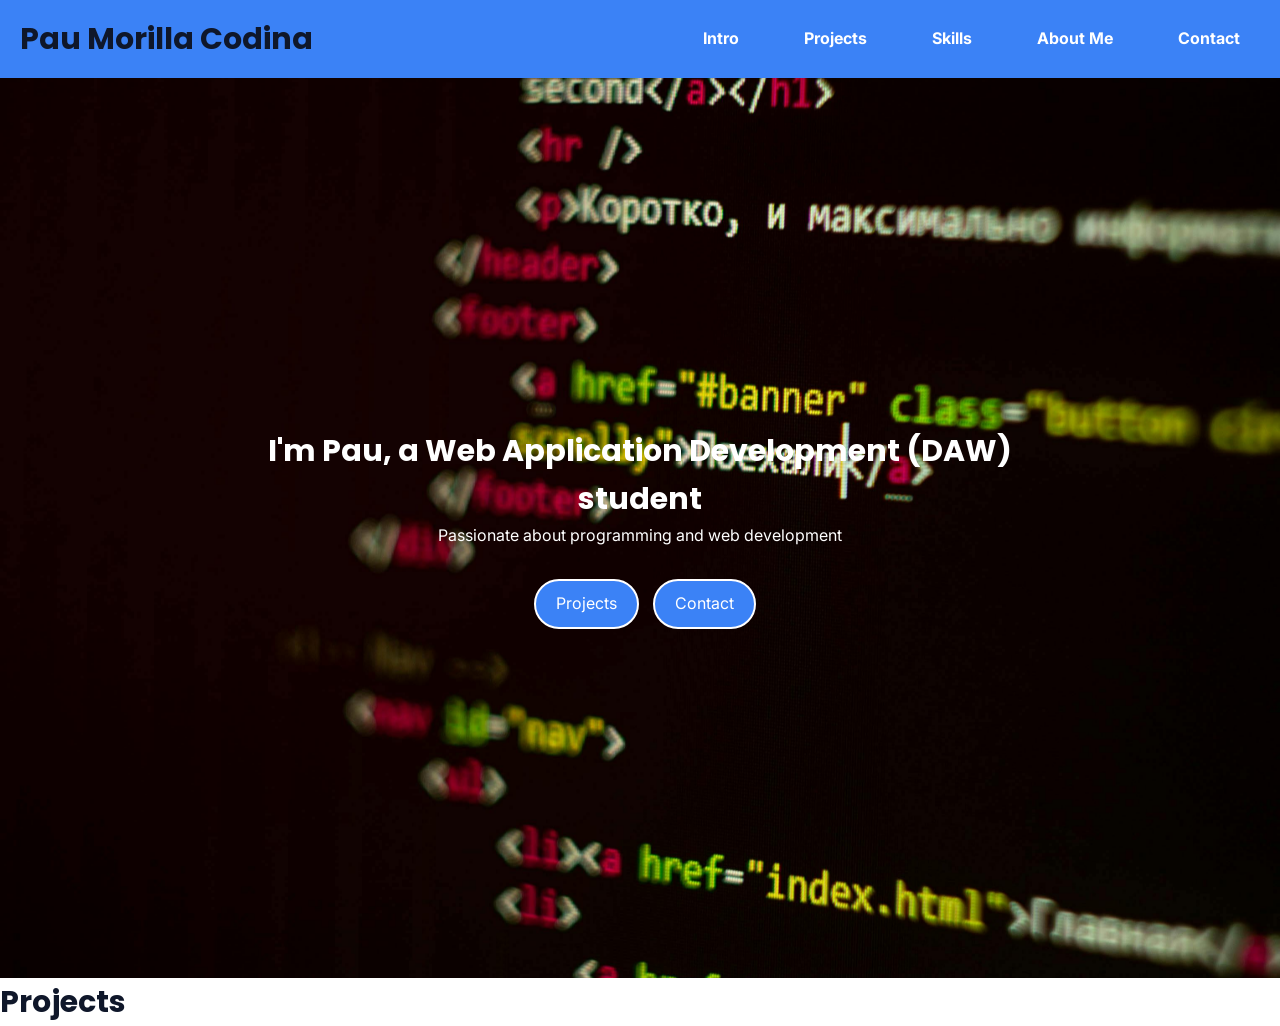
==== index.html @ fde07600 "first version" ====
<!DOCTYPE html>
<html lang="en">
<head>
    <meta charset="UTF-8">
    <meta name="viewport" content="width=device-width, initial-scale=1.0">
    <title>Pau Morilla Codina</title>
    <link rel="stylesheet" href="css/styles.css">
    <link rel="stylesheet" href="https://cdnjs.cloudflare.com/ajax/libs/font-awesome/6.7.2/css/all.min.css">
    <link href="https://fonts.googleapis.com/css2?family=Inter:wght@400;500;600&family=Poppins:wght@400;600;700&display=swap" rel="stylesheet">
</head>
<body>
    <!--now we create the header-->
    <header class="header">

        <h2 class="name">Pau Morilla Codina</h2>

        <!--now we create the menu-->
        <nav class="menu">
        
            <ul class="menu-list">
                <li class="menu-item"><a href="" class="menu-link">Intro</a></li>
                <li class="menu-item"><a href="" class="menu-link">Projects</a></li>
                <li class="menu-item"><a href="" class="menu-link">Skills</a></li>
                <li class="menu-item"><a href="" class="menu-link">About Me</a></li>
                <li class="menu-item"><a href="" class="menu-link">Contact</a></li>
            </ul>
        </nav>
    </header>

    <!--NOW WE CREATE THE SECTION OF INTRODUCTION-->
    <section class="banner">
        <div class="contentbanner">
            <h2>I'm Pau, a Web Application Development (DAW) student</h2>
            <p>Passionate about programming and web development</p>
            <a href="#">Projects</a>
            <a href="#">Contact</a>
        </div>
    </section>

    <!--NOW WE CREATE THE SECTION OF MY PROJECTS-->
    <section class="projects">

    </section>

    <!--NOW WE CREATE THE SECTION ABOUT ME-->
    <section class="about">
        <h2>Projects</h2>
        
    </section>

    <!--NOW WE CREATE TE SECTION OF MY SKILLS-->


    <!--NOW WE CREATE THE SECTION CONTACT-->

    <!--NOW WE CREATE THE SECTION FOOTER-->
</body>
</html>
---- css/styles.css ----
/* =========================
   🎨 ROOT VARIABLES
   ========================= */
:root {

  /* 🎯 Background */
  --color-bg: #ffffff;
  --color-bg-secondary: #f8fafc;

  /* 📝 Text */
  --color-text: #0f172a;
  --color-text-secondary: #475569;

  /* 🔵 Primary */
  --color-primary: #3b82f6;
  --color-primary-hover: #2563eb;
  --color-primary-active: #1d4ed8;

  /* ⚪ Neutral */
  --color-white: #ffffff;

  /* 🌫️ Shadows */
  --shadow-light: 0 4px 10px rgba(0, 0, 0, 0.05);
  --shadow-hover: 0 10px 20px rgba(0, 0, 0, 0.1);

  /* 🔤 Typography */
  --font-title: 'Poppins', sans-serif;
  --font-body: 'Inter', sans-serif;

  --text-hero: 48px;
  --text-subtitle: 22px;
  --text-section-title: 30px;
  --text-body: 16px;
  --text-small: 14px;
}


/* =========================
   🔄 RESET
   ========================= */
* {
  margin: 0;
  padding: 0;
  box-sizing: border-box;
}

ul {
  list-style: none;
}

a {
  text-decoration: none;
}


/* =========================
   🌍 BASE STYLES
   ========================= */
body {
  font-family: var(--font-body);
  background-color: var(--color-bg);
  color: var(--color-text);
  line-height: 1.6;
}


/* =========================
   🔤 TYPOGRAPHY
   ========================= */
h1, h2, h3 {
  font-family: var(--font-title);
}

h1 {
  font-size: var(--text-hero);
}

h2 {
  font-size: var(--text-section-title);
}

h3 {
  font-size: var(--text-subtitle);
}

p {
  font-size: var(--text-body);
}





/*HEADER*/
.header{
    display: flex;
    align-items: center;
    justify-content: space-between;
    flex-wrap: wrap; 
    background-color: var(--color-primary);
    color: var(--color-text);
    padding: 15px 20px;
    position: relative;
    z-index: 10;
}

/*style for the name*/
.name{
    margin: 0;
}

/*MENU*/
.menu-list{
    list-style: none;
    display: flex;
    gap: 25px;
    margin: 0;
    padding: 0;
}

.menu-link{
    text-decoration: none;
    color: var(--color-bg);
    font-weight: bold;
    padding: 10px 20px;
}

.menu-link:hover{
    color: var(--color-primary-hover);
    background-color: var(--color-bg-secondary);
    border-radius: 25px;
}

/*INTRO*/
.banner{
    width: 100%;
    height: 100vh;
    background-image: url(../img/01_Banner.jpg);
    background-size: cover;
    background-repeat: no-repeat;
    background-position: center;

    display: flex;
    justify-content: center;
    align-items: center;

}

.contentbanner{
    width: 60%;
    text-align: center;
    color: var(--color-bg);
}

.contentbanner h1{
    text-align: center;
    margin-bottom: 20px;
}

.contentbanner a{
    background-color: var(--color-primary);
    color: var(--color-bg);
    border: 2px solid;
    padding: 10px 20px;
    text-align: center;
    text-decoration: none;
    border-radius: 30px;
    display: inline-block;
    margin-top: 30px;
    margin-left: 10px;
}

.contentbanner a:hover{
    background-color: var(--color-primary-hover);
    color: var(--color-bg-secondary);
    border-radius: 30px;
}
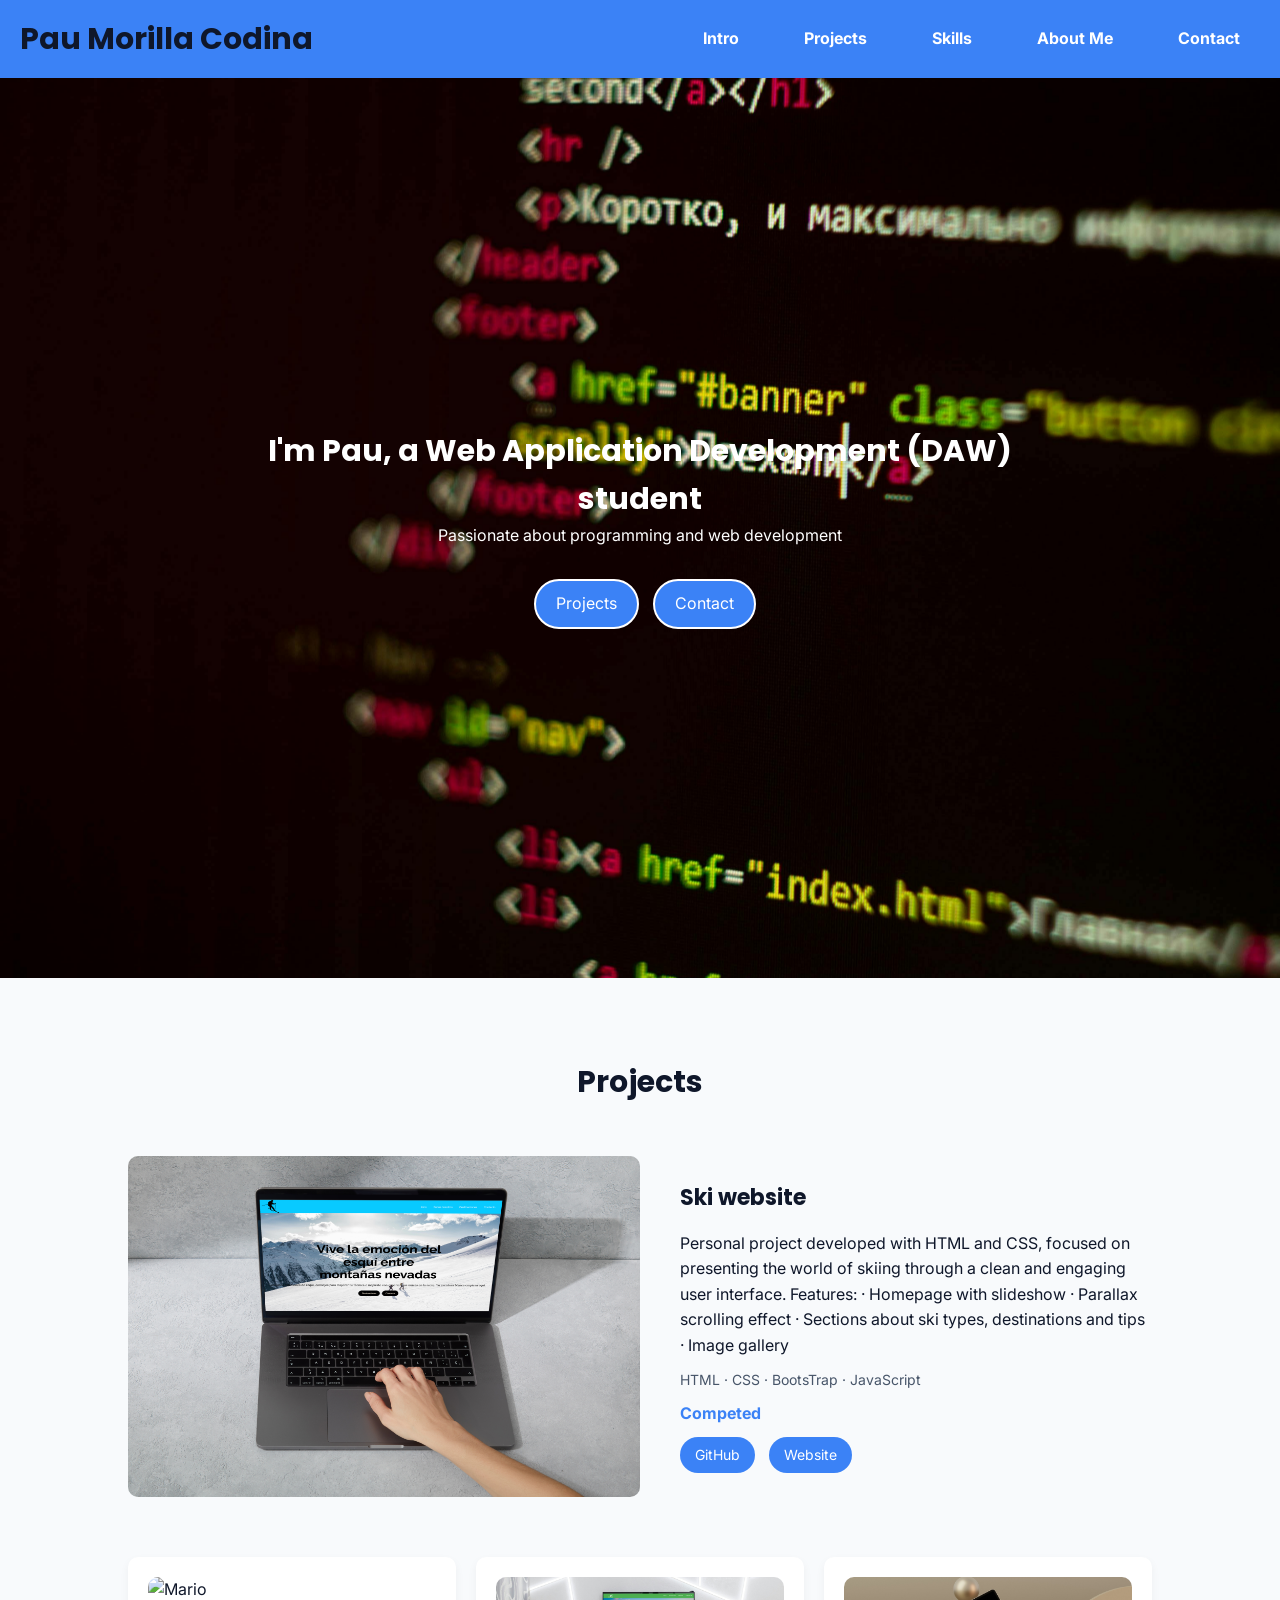
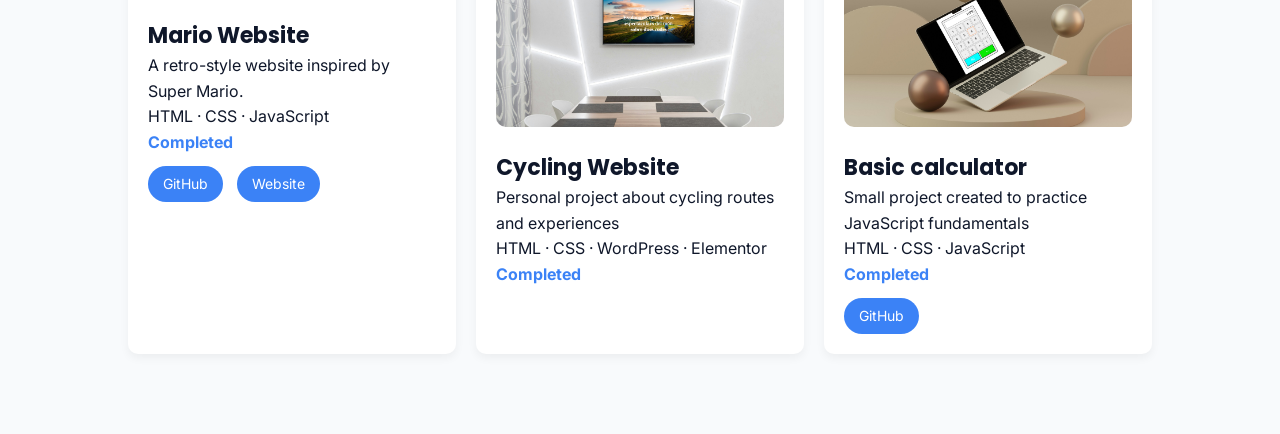
==== commit 2708d973: "created section of projects" ====
--- a/index.html
+++ b/index.html
@@ -39,16 +39,70 @@
 
     <!--NOW WE CREATE THE SECTION OF MY PROJECTS-->
     <section class="projects">
+         <h2>Projects</h2>
+         <!--outstanding project-->
+         <div class="project-featured">
+            <img src="img/02_mockup-esqui.png" alt="Ski">
 
+            <div class="project-info">
+                <h3>Ski website</h3>
+                <p>Personal project developed with HTML and CSS, focused on presenting the world of skiing through a clean and engaging user interface.
+                Features:
+                · Homepage with slideshow
+                · Parallax scrolling effect
+                · Sections about ski types, destinations and tips
+                · Image gallery</p>
+                <p class="tech">HTML · CSS · BootsTrap · JavaScript  </p>
+                <p class="status">Competed</p>
+                <div class="project-links">
+                    <a href="https://github.com/pmorilla-04/esqu-/tree/main" target="_blank">GitHub</a>
+                    <a href="https://esqui.webcindario.com" target="_blank">Website</a>
+                </div>
+            </div>
+         </div>
+
+         <!--Small projects-->
+         <div class="project-small">
+            <!--Super Mario-->
+            <div class="project-card">
+                <img src="img/03_mockup-mario.png" alt="Mario">
+                <h3>Mario Website</h3>
+                <p>A retro-style website inspired by Super Mario.</p>
+                <p class="tech">HTML · CSS · JavaScript</p>
+                <p class="status">Completed</p>
+                <div class="project-links">
+                    <a href="https://github.com/pmorilla-04/supermario" target="_blank">GitHub</a>
+                    <a href="https://bross.webcindario.com" target="_blank">Website</a>
+                </div>
+            </div>
+
+            <!--Cycling-->
+            <div class="project-card">
+                <img src="img/04_mockup-viatjesbici.png" alt="Cycling">
+                <h3>Cycling Website</h3>
+                <p>Personal project about cycling routes and experiences</p>
+                <p class="tech">HTML · CSS · WordPress · Elementor</p>
+                <p class="status">Completed</p>
+            </div>
+
+            <!--Basic calulator-->
+             <div class="project-card">
+                <img src="img/05_mockup-calculadora.png" alt="calculator">
+                <h3>Basic calculator</h3>
+                <p>Small project created to practice JavaScript fundamentals</p>
+                <p class="tech">HTML · CSS · JavaScript</p>
+                <p class="status">Completed</p>
+                <div class="project-links">
+                    <a href="https://github.com/pmorilla-04/calculadora" target="_blank">GitHub</a>
+                </div>
+            </div>
+         </div>
     </section>
 
-    <!--NOW WE CREATE THE SECTION ABOUT ME-->
-    <section class="about">
-        <h2>Projects</h2>
-        
-    </section>
 
     <!--NOW WE CREATE TE SECTION OF MY SKILLS-->
+
+    <!--NOW WE CREATE THE SECTION ABOUT ME-->
 
 
     <!--NOW WE CREATE THE SECTION CONTACT-->
--- a/css/styles.css
+++ b/css/styles.css
@@ -174,4 +174,108 @@
     background-color: var(--color-primary-hover);
     color: var(--color-bg-secondary);
     border-radius: 30px;
+}
+
+/*PROJECTS*/
+.projects{
+  padding: 80px 10%;
+  background-color: var(--color-bg-secondary);
+}
+
+.projects h2{
+  text-align: center;
+  margin-bottom: 50px;
+}
+
+/* =========================
+   🔥 FEATURED PROJECT
+   ========================= */
+   .project-featured{
+    display: flex;
+    gap: 40px;
+    align-items: center;
+    margin-bottom: 60px;
+   }
+
+   .project-featured img{
+    width: 50%;
+    border-radius: 10px;
+   }
+
+   .project-info{
+    width: 50%;
+   }
+
+   .project-info h3{
+    margin-bottom: 15px;
+   }
+
+   .project-info p{
+    margin-bottom: 10px;
+   }
+
+   .project-info .tech{
+    color: var(--color-text-secondary);
+    font-size: var(--text-small);
+   }
+
+   /* Estat projecte */
+.status {
+  font-weight: bold;
+  color: var(--color-primary);
+  margin-bottom: 10px;
+}
+
+/* Enllaços projectes */
+.project-links a {
+  display: inline-block;
+  margin-right: 10px;
+  background-color: var(--color-primary);
+  color: var(--color-white);
+  padding: 7px 15px;
+  border-radius: 20px;
+  text-decoration: none;
+  font-size: 14px;
+  transition: 0.2s;
+}
+
+.project-links a:hover {
+  background-color: var(--color-primary-hover);
+  color: var(--color-bg-secondary);
+}
+
+   /* =========================
+   🔽 SMALL PROJECTS
+   ========================= */
+   .project-small{
+    display: flex;
+    gap: 20px;
+   }
+
+   .project-card{
+    flex: 1;
+    background-color: var(--color-white);
+    padding: 20px;
+    border-radius: 10px;
+    box-shadow: var(--shadow-light);
+    transition: 0.2s;
+}
+
+.project-card:hover {
+  transform: translateY(-5px);
+  box-shadow: var(--shadow-hover);
+}
+
+.project-card img{
+  width: 100%;
+  border-radius: 10px; 
+  margin-bottom: 15px;
+  object-fit: cover; 
+  height: 150px; 
+  transition: transform 0.3s, box-shadow 0.3s;
+}
+
+.project-card img:hover{
+  transform: scale(1.05);
+  box-shadow: var(--shadow-hover);
 }
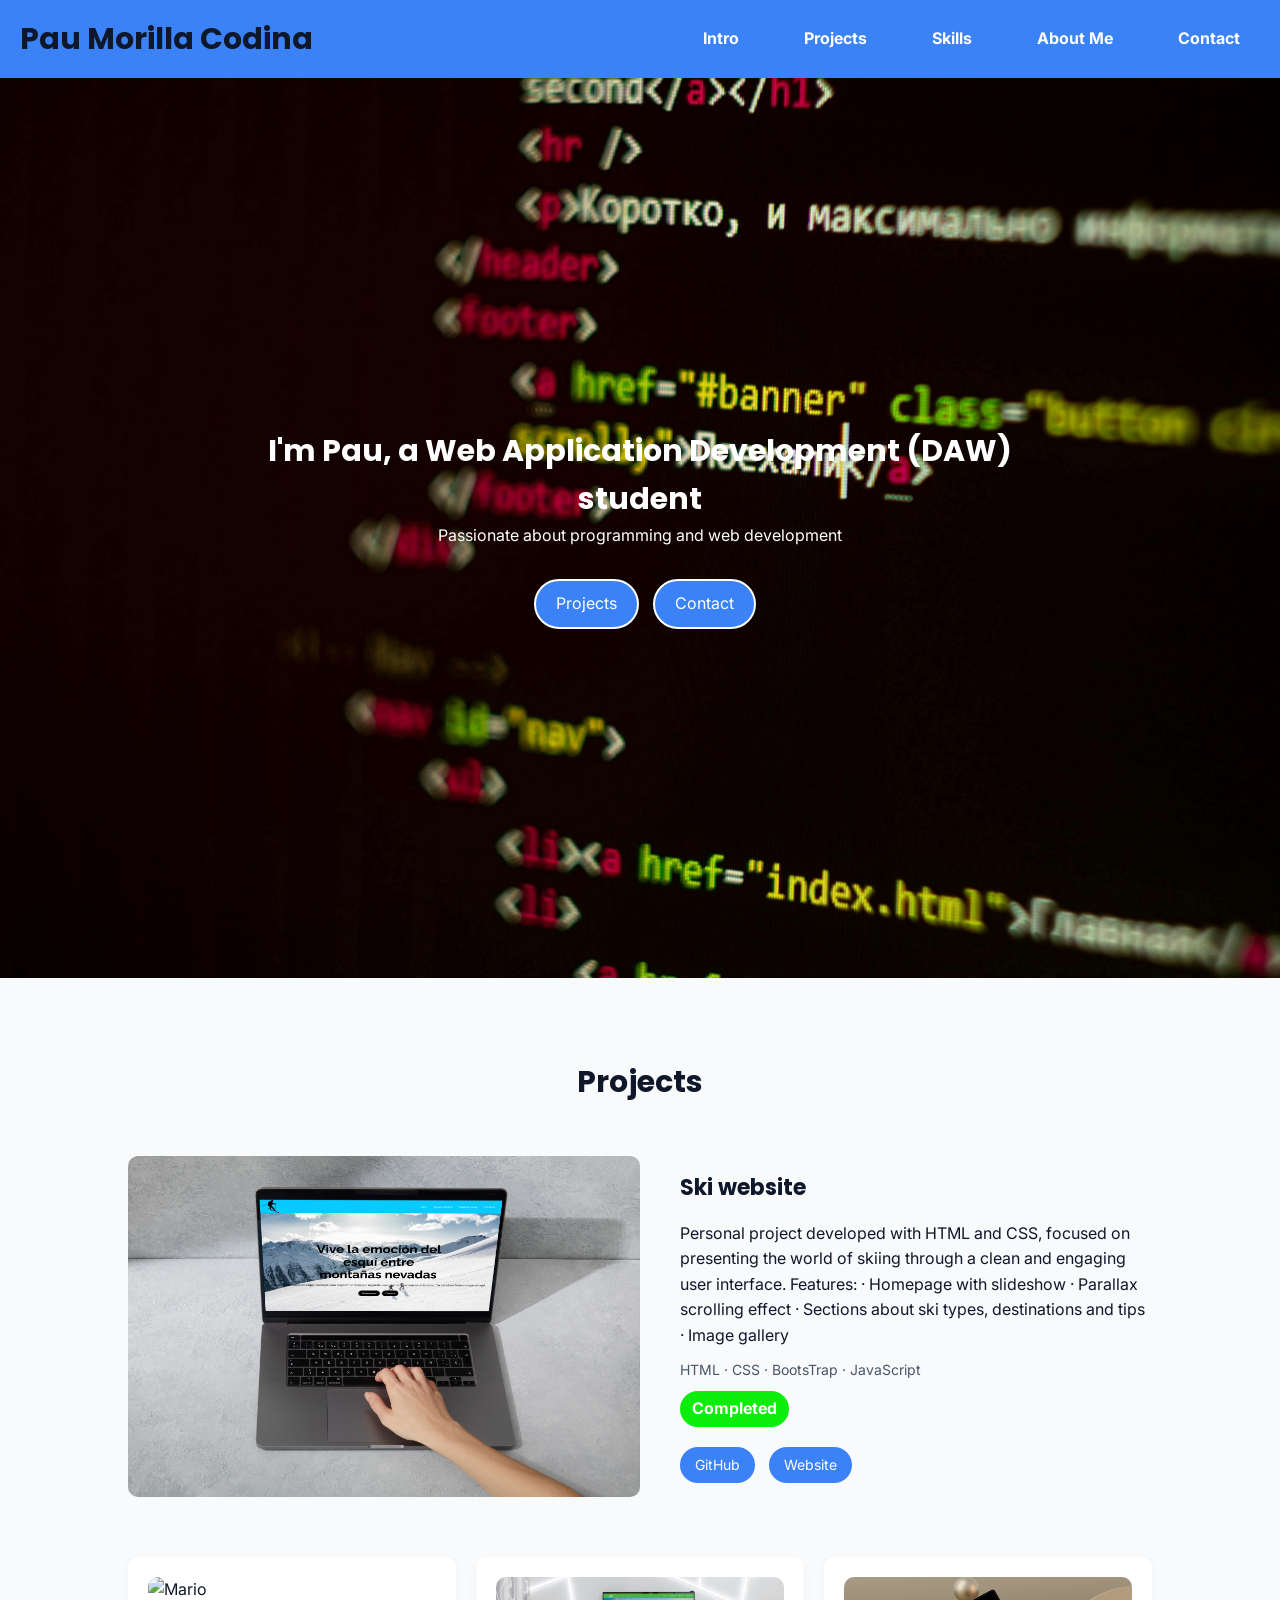
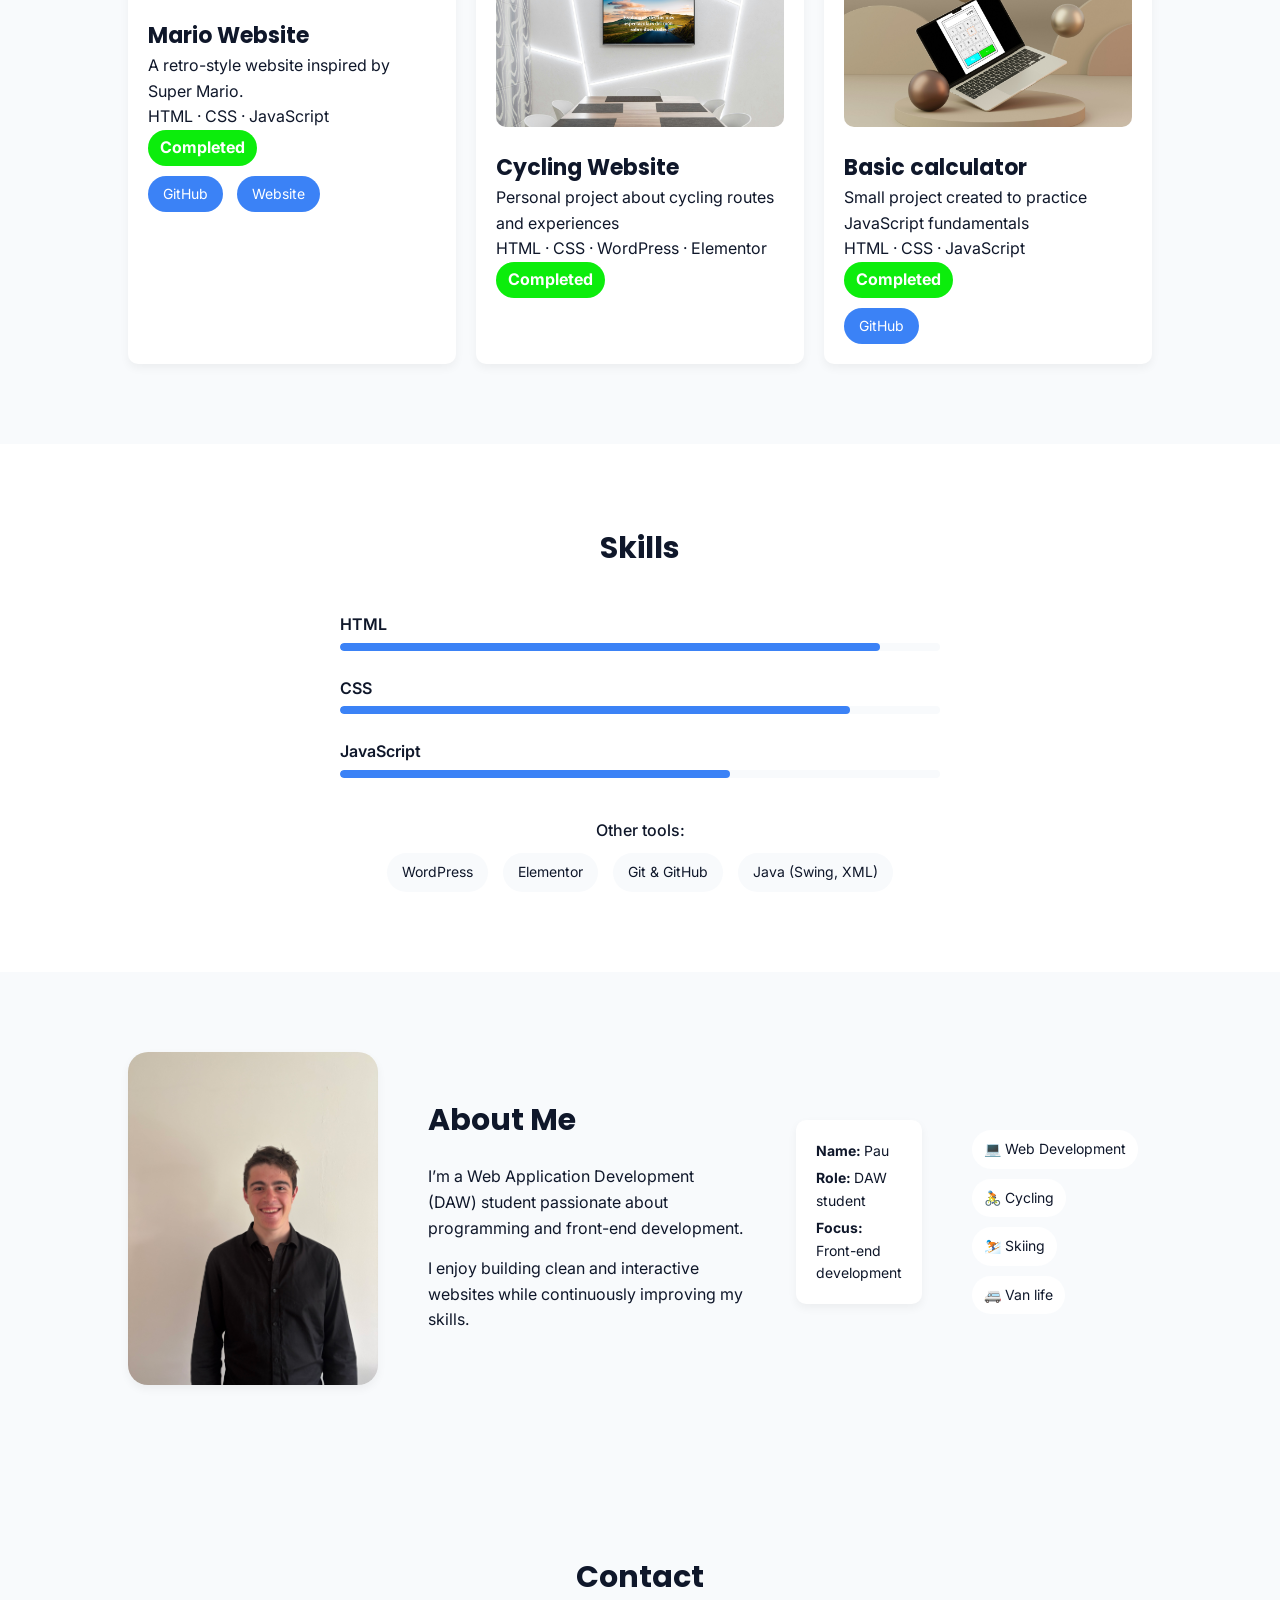
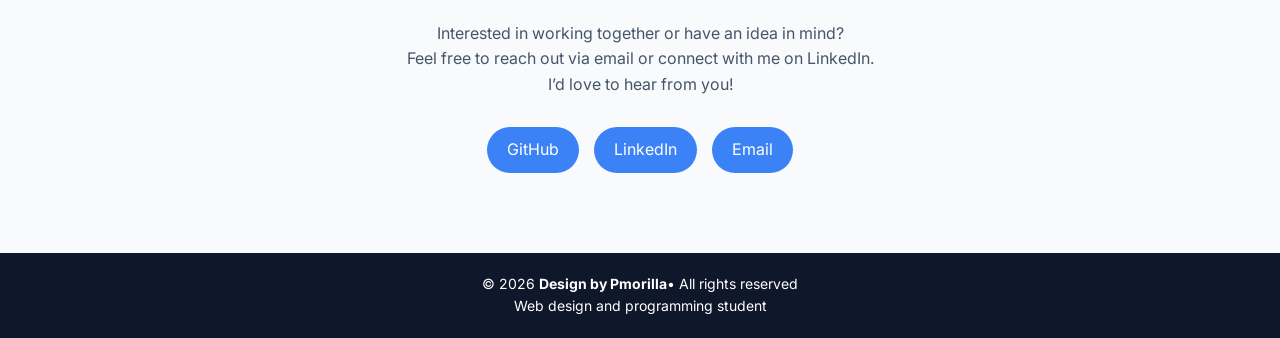
==== commit b58ea2e5: "add radme" ====
--- a/index.html
+++ b/index.html
@@ -53,7 +53,9 @@
                 · Sections about ski types, destinations and tips
                 · Image gallery</p>
                 <p class="tech">HTML · CSS · BootsTrap · JavaScript  </p>
-                <p class="status">Competed</p>
+                <p class="status">
+                    <span class="completed">Completed</span>
+                </p>
                 <div class="project-links">
                     <a href="https://github.com/pmorilla-04/esqu-/tree/main" target="_blank">GitHub</a>
                     <a href="https://esqui.webcindario.com" target="_blank">Website</a>
@@ -69,7 +71,9 @@
                 <h3>Mario Website</h3>
                 <p>A retro-style website inspired by Super Mario.</p>
                 <p class="tech">HTML · CSS · JavaScript</p>
-                <p class="status">Completed</p>
+                <p class="status">
+                  <span class="completed">Completed</span>
+                </p>
                 <div class="project-links">
                     <a href="https://github.com/pmorilla-04/supermario" target="_blank">GitHub</a>
                     <a href="https://bross.webcindario.com" target="_blank">Website</a>
@@ -82,7 +86,9 @@
                 <h3>Cycling Website</h3>
                 <p>Personal project about cycling routes and experiences</p>
                 <p class="tech">HTML · CSS · WordPress · Elementor</p>
-                <p class="status">Completed</p>
+                <p class="status">
+                    <span class="completed">Completed</span>
+                </p>
             </div>
 
             <!--Basic calulator-->
@@ -91,7 +97,9 @@
                 <h3>Basic calculator</h3>
                 <p>Small project created to practice JavaScript fundamentals</p>
                 <p class="tech">HTML · CSS · JavaScript</p>
-                <p class="status">Completed</p>
+                <p class="status">
+                    <span class="completed">Completed</span>
+                </p>
                 <div class="project-links">
                     <a href="https://github.com/pmorilla-04/calculadora" target="_blank">GitHub</a>
                 </div>
@@ -101,12 +109,96 @@
 
 
     <!--NOW WE CREATE TE SECTION OF MY SKILLS-->
+    <section class="skills">
+
+  <h2>Skills</h2>
+
+  <!-- 🔥 Skills principals -->
+  <div class="skills-main">
+
+    <div class="skill">
+      <p>HTML</p>
+      <div class="progress-bar">
+        <div class="progress html"></div>
+      </div>
+    </div>
+
+    <div class="skill">
+      <p>CSS</p>
+      <div class="progress-bar">
+        <div class="progress css"></div>
+      </div>
+    </div>
+
+    <div class="skill">
+      <p>JavaScript</p>
+      <div class="progress-bar">
+        <div class="progress js"></div>
+      </div>
+    </div>
+
+  </div>
+
+  <!-- Other tools -->
+  <div class="skills-extra">
+    <p>Other tools:</p>
+    <ul>
+      <li>WordPress</li>
+      <li>Elementor</li>
+      <li>Git & GitHub</li>
+      <li>Java (Swing, XML)</li>
+    </ul>
+  </div>
+
+</section>
 
     <!--NOW WE CREATE THE SECTION ABOUT ME-->
-
+    <section class="about">
+
+        <div class="about-img">
+            <img src="img/06_about-me.jpeg" alt="Pau">
+        </div>
+
+        <div class="about-content">
+            <h2>About Me</h2>
+            <p>I’m a Web Application Development (DAW) student passionate about programming and front-end development.</p>
+            <p>I enjoy building clean and interactive websites while continuously improving my skills.</p> 
+        </div>
+
+        <div class="about-info">
+            <p><strong>Name: </strong>Pau</p>
+            <p><strong>Role: </strong>DAW student</p>
+            <p><strong>Focus: </strong>Front-end development</p>
+        </div>
+        
+        <div class="about-hobbies">
+            <span>💻 Web Development</span>
+            <span>🚴 Cycling</span>
+            <span>⛷️ Skiing</span>
+            <span>🚐 Van life</span>
+        </div>
+    </section>
 
     <!--NOW WE CREATE THE SECTION CONTACT-->
-
+    <section class="contact">
+        <h2>Contact</h2>
+
+        <p class="contact-text">
+            Interested in working together or have an idea in mind?<br>
+            Feel free to reach out via email or connect with me on LinkedIn.<br>
+            I’d love to hear from you!
+        </p>
+
+        <div class="contact-buttons">
+            <a href="https://github.com/yourusername" target="_blank">GitHub</a>
+            <a href="https://linkedin.com/in/yourprofile" target="_blank">LinkedIn</a>
+            <a href="mailto:pmorilla.dev@gmail.com">Email</a>
+        </div>
+    </section>
     <!--NOW WE CREATE THE SECTION FOOTER-->
+    <footer class="footer">
+        <p>© 2026 <strong>Design by Pmorilla</strong>• All rights reserved</p>
+        <p>Web design and programming student</p>
+    </footer>
 </body>
 </html>
--- a/css/styles.css
+++ b/css/styles.css
@@ -3,30 +3,44 @@
    ========================= */
 :root {
 
-  /* 🎯 Background */
+  /* 🎯 Background colors
+     Define the main page background and section contrast */
   --color-bg: #ffffff;
   --color-bg-secondary: #f8fafc;
 
-  /* 📝 Text */
+  /* 📝 Text colors
+     Primary for main content, secondary for less important text */
   --color-text: #0f172a;
   --color-text-secondary: #475569;
 
-  /* 🔵 Primary */
+  /* 🔵 Primary colors
+     Used for buttons, links and interactive elements */
   --color-primary: #3b82f6;
   --color-primary-hover: #2563eb;
   --color-primary-active: #1d4ed8;
 
-  /* ⚪ Neutral */
+  /* ⚪ Neutral colors
+     Used for cards, backgrounds and contrast */
   --color-white: #ffffff;
 
-  /* 🌫️ Shadows */
+  /* 📊 Project status colors
+     Used to visually represent the state of each project */
+  --completed: #0ced0c; 
+  --in-progress: #f59e0b;
+  --planning: #64748b;
+
+  /* 🌫️ Shadows
+     Light and hover shadows to create depth */
   --shadow-light: 0 4px 10px rgba(0, 0, 0, 0.05);
   --shadow-hover: 0 10px 20px rgba(0, 0, 0, 0.1);
 
-  /* 🔤 Typography */
+  /* 🔤 Typography
+     Fonts used for titles and body text */
   --font-title: 'Poppins', sans-serif;
   --font-body: 'Inter', sans-serif;
 
+  /* 📏 Font sizes
+     Consistent text scale across the website */
   --text-hero: 48px;
   --text-subtitle: 22px;
   --text-section-title: 30px;
@@ -38,6 +52,7 @@
 /* =========================
    🔄 RESET
    ========================= */
+/* Remove default browser styles for consistency */
 * {
   margin: 0;
   padding: 0;
@@ -56,6 +71,7 @@
 /* =========================
    🌍 BASE STYLES
    ========================= */
+/* Global styles applied to the whole page */
 body {
   font-family: var(--font-body);
   background-color: var(--color-bg);
@@ -67,6 +83,7 @@
 /* =========================
    🔤 TYPOGRAPHY
    ========================= */
+/* Headings use a different font to create hierarchy */
 h1, h2, h3 {
   font-family: var(--font-title);
 }
@@ -88,10 +105,8 @@
 }
 
 
-
-
-
 /*HEADER*/
+/* Main navigation bar */
 .header{
     display: flex;
     align-items: center;
@@ -104,12 +119,13 @@
     z-index: 10;
 }
 
-/*style for the name*/
+/* Website name/logo */
 .name{
     margin: 0;
 }
 
 /*MENU*/
+/* Navigation list */
 .menu-list{
     list-style: none;
     display: flex;
@@ -118,6 +134,7 @@
     padding: 0;
 }
 
+/* Navigation links */
 .menu-link{
     text-decoration: none;
     color: var(--color-bg);
@@ -125,13 +142,16 @@
     padding: 10px 20px;
 }
 
+/* Hover effect for menu links */
 .menu-link:hover{
     color: var(--color-primary-hover);
     background-color: var(--color-bg-secondary);
     border-radius: 25px;
 }
 
+
 /*INTRO*/
+/* Full screen banner section */
 .banner{
     width: 100%;
     height: 100vh;
@@ -143,9 +163,9 @@
     display: flex;
     justify-content: center;
     align-items: center;
-
-}
-
+}
+
+/* Banner content container */
 .contentbanner{
     width: 60%;
     text-align: center;
@@ -157,6 +177,7 @@
     margin-bottom: 20px;
 }
 
+/* Banner buttons */
 .contentbanner a{
     background-color: var(--color-primary);
     color: var(--color-bg);
@@ -170,13 +191,16 @@
     margin-left: 10px;
 }
 
+/* Button hover effect */
 .contentbanner a:hover{
     background-color: var(--color-primary-hover);
     color: var(--color-bg-secondary);
     border-radius: 30px;
 }
 
+
 /*PROJECTS*/
+/* Projects section container */
 .projects{
   padding: 80px 10%;
   background-color: var(--color-bg-secondary);
@@ -190,43 +214,71 @@
 /* =========================
    🔥 FEATURED PROJECT
    ========================= */
-   .project-featured{
+/* Main highlighted project */
+.project-featured{
     display: flex;
     gap: 40px;
     align-items: center;
     margin-bottom: 60px;
-   }
-
-   .project-featured img{
+}
+
+/* Featured project image */
+.project-featured img{
     width: 50%;
     border-radius: 10px;
-   }
-
-   .project-info{
+}
+
+/* Featured project content */
+.project-info{
     width: 50%;
-   }
-
-   .project-info h3{
+}
+
+.project-info h3{
     margin-bottom: 15px;
-   }
-
-   .project-info p{
+}
+
+.project-info p{
     margin-bottom: 10px;
-   }
-
-   .project-info .tech{
+}
+
+/* Technologies text */
+.project-info .tech{
     color: var(--color-text-secondary);
     font-size: var(--text-small);
-   }
-
-   /* Estat projecte */
-.status {
+}
+
+/* Project status badges */
+.completed {
+  background-color: var(--completed);
+  border-radius: 25px;
+  color: var(--color-white);
+  padding: 5px 12px;
   font-weight: bold;
-  color: var(--color-primary);
+  display: inline-block;
   margin-bottom: 10px;
 }
 
-/* Enllaços projectes */
+.in-progress{
+  background-color: var(--in-progress);
+  border-radius: 25px;
+  color: var(--color-white);
+  padding: 5px 12px;
+  font-weight: bold;
+  display: inline-block;
+  margin-bottom: 10px;
+}
+
+.planning{
+  background-color: var(--planning);
+  border-radius: 25px;
+  color: var(--color-white);
+  padding: 5px 12px;
+  font-weight: bold;
+  display: inline-block;
+  margin-bottom: 10px;
+}
+
+/* Project links (GitHub / Live demo) */
 .project-links a {
   display: inline-block;
   margin-right: 10px;
@@ -239,20 +291,23 @@
   transition: 0.2s;
 }
 
+/* Links hover effect */
 .project-links a:hover {
   background-color: var(--color-primary-hover);
   color: var(--color-bg-secondary);
 }
 
-   /* =========================
+/* =========================
    🔽 SMALL PROJECTS
    ========================= */
-   .project-small{
+/* Container for smaller projects */
+.project-small{
     display: flex;
     gap: 20px;
-   }
-
-   .project-card{
+}
+
+/* Individual project card */
+.project-card{
     flex: 1;
     background-color: var(--color-white);
     padding: 20px;
@@ -261,11 +316,13 @@
     transition: 0.2s;
 }
 
+/* Card hover effect */
 .project-card:hover {
   transform: translateY(-5px);
   box-shadow: var(--shadow-hover);
 }
 
+/* Project image */
 .project-card img{
   width: 100%;
   border-radius: 10px; 
@@ -275,7 +332,231 @@
   transition: transform 0.3s, box-shadow 0.3s;
 }
 
+/* Image hover effect */
 .project-card img:hover{
   transform: scale(1.05);
   box-shadow: var(--shadow-hover);
+}
+
+
+/*SKILLS SECTION*/
+/* Skills section container */
+.skills{
+  padding: 80px 10%;
+  background-color: var(--color-bg);
+}
+
+.skills h2{
+  text-align: center;
+  margin-bottom: 40px;
+}
+
+.skills-main{
+  max-width: 600px;
+  margin: 0 auto 40px;
+}
+
+.skill{
+  margin-bottom: 25px;
+}
+
+.skill p{
+  margin-bottom: 5px;
+  font-weight: 600;
+}
+
+/* Progress bar background */
+.progress-bar{
+  width: 100%;
+  height: 8px;
+  background-color: var(--color-bg-secondary);
+  border-radius: 10px;
+  overflow: hidden;
+}
+
+/* Progress fill */
+.progress{
+  height: 100%;
+  background-color: var(--color-primary);
+  border-radius: 10px;
+  width: 10;
+  transition: width 1s ease;
+}
+
+/* Skill levels */
+.progress.html{
+  width: 90%;
+}
+
+.progress.css{
+  width: 85%;
+}
+
+.progress.js{
+  width: 65%;
+}
+
+/* Extra skills list */
+.skills-extra{
+  text-align: center;
+}
+
+.skills-extra p{
+  margin-bottom: 10px;
+  font-weight: 500;
+}
+
+.skills-extra ul{
+  display: flex;
+  justify-content: center;
+  gap: 15px;
+  flex-wrap: wrap;
+}
+
+/* Skill badges */
+.skills-extra li{
+  background-color: var(--color-bg-secondary);
+  padding: 8px 15px;
+  border-radius: 20px;
+  font-size: var(--text-small);
+}
+
+
+/*ABOUT ME*/
+/* About section layout */
+.about{
+  display: flex;
+  gap: 50px;
+  align-items: center;
+  padding: 80px 10%;
+  background-color: var(--color-bg-secondary);
+}
+
+/* Profile image */
+.about-img img{
+  width: 250px;
+  border-radius: 20px;
+  box-shadow: var(--shadow-light);
+}
+
+/* Image hover effect */
+.about-img img:hover {
+  transform: scale(1.05);
+  transition: 0.3s;
+}
+
+/* About content */
+.about-content{
+  max-width: 500px;
+}
+
+.about-content h2{
+  margin-bottom: 20px;
+}
+
+.about-content p{
+  margin-bottom: 15px;
+}
+
+/* Info card */
+.about-info{
+  background-color: var(--color-white);
+  padding: 15px 20px;
+  border-radius: 10px;
+  box-shadow: var(--shadow-light);
+  margin-bottom: 20px;
+}
+
+/* Info hover effect */
+.about-info:hover {
+  transform: scale(1.05);
+  transition: 0.3s;
+}
+
+.about-info p{
+  margin: 5px 0;
+  font-size: var(--text-small);
+}
+
+/* Hobbies container */
+.about-hobbies{
+  display: flex;
+  flex-wrap: wrap;
+  gap: 10px;
+}
+
+/* Hobby badges */
+.about-hobbies span{
+  background-color: var(--color-bg);
+  padding: 8px 12px;
+  border-radius: 20px;
+  font-size: var(--text-small);
+  transition: 0.2s;
+}
+
+/* Hobby hover */
+.about-hobbies span:hover{
+  background-color: var(--color-primary);
+  color: var(--color-white);
+}
+
+
+/*CONTACT*/
+/* Contact section with CTA */
+.contact{
+  text-align: center;
+  padding: 80px 10%;
+  background-color: var(--color-bg-secondary);
+}
+
+.contact h2{
+  margin-bottom: 20px;
+}
+
+/* Contact text */
+.contact-text{
+  max-width: 500px;
+  margin: 0 auto 30px;
+  color: var(--color-text-secondary);
+  line-height: 1.6;
+}
+
+/* Contact buttons container */
+.contact-buttons{
+  display: flex;
+  justify-content: center;
+  gap: 15px;
+  flex-wrap: wrap;
+}
+
+/* Contact buttons */
+.contact-buttons a{
+  background-color: var(--color-primary);
+  color: var(--color-white);
+  padding: 10px 20px;
+  border-radius: 25px;
+  text-decoration: none;
+  transition: 0.2s;
+}
+
+/* Button hover effect */
+.contact-buttons a:hover{
+  background-color: var(--color-primary-hover);
+  transform: translateY(-2px);
+}
+
+
+/*footer*/
+/* Footer section */
+.footer{
+  background-color: var(--color-text);
+  color: var(--color-white);
+  text-align: center;
+  padding: 20px;
+  border-top: 1px solid --color-text-secondary;
+}
+
+/* Footer text */
+.footer p{
+  font-size: var(--text-small);
 }
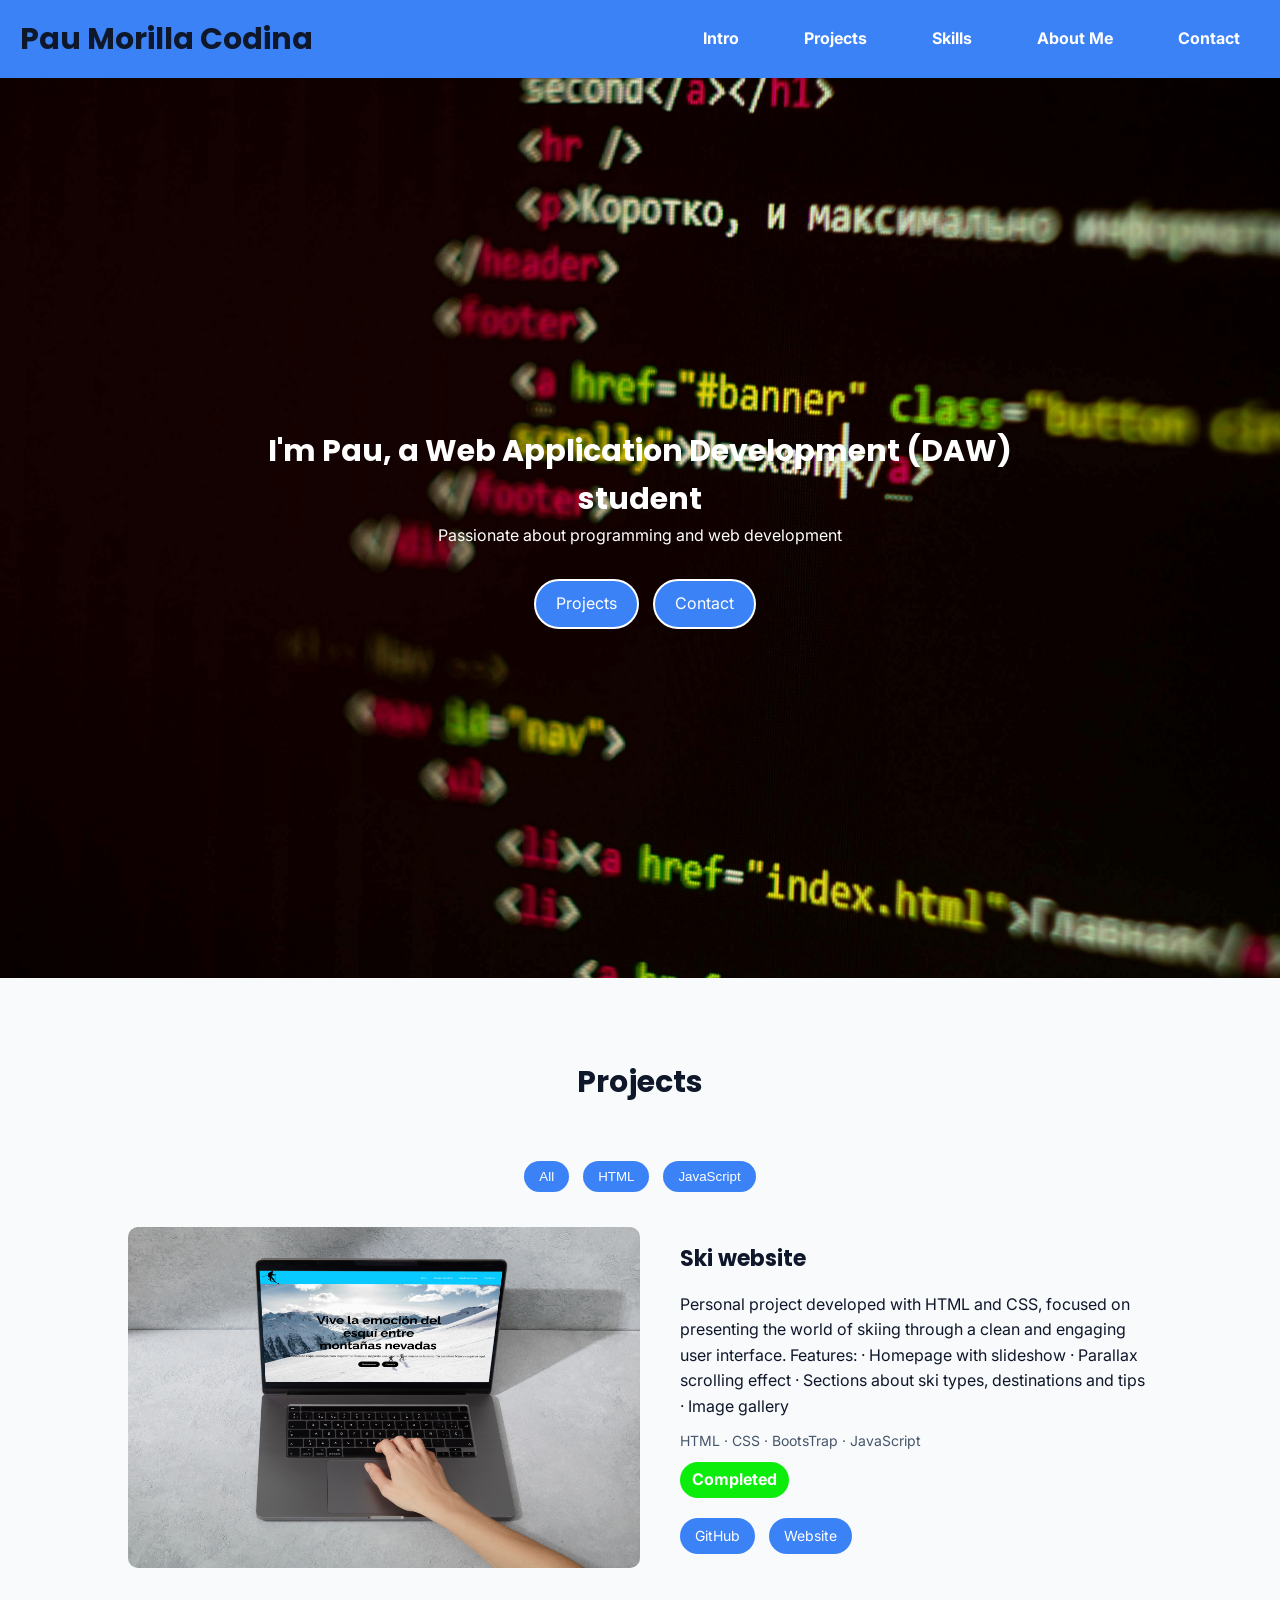
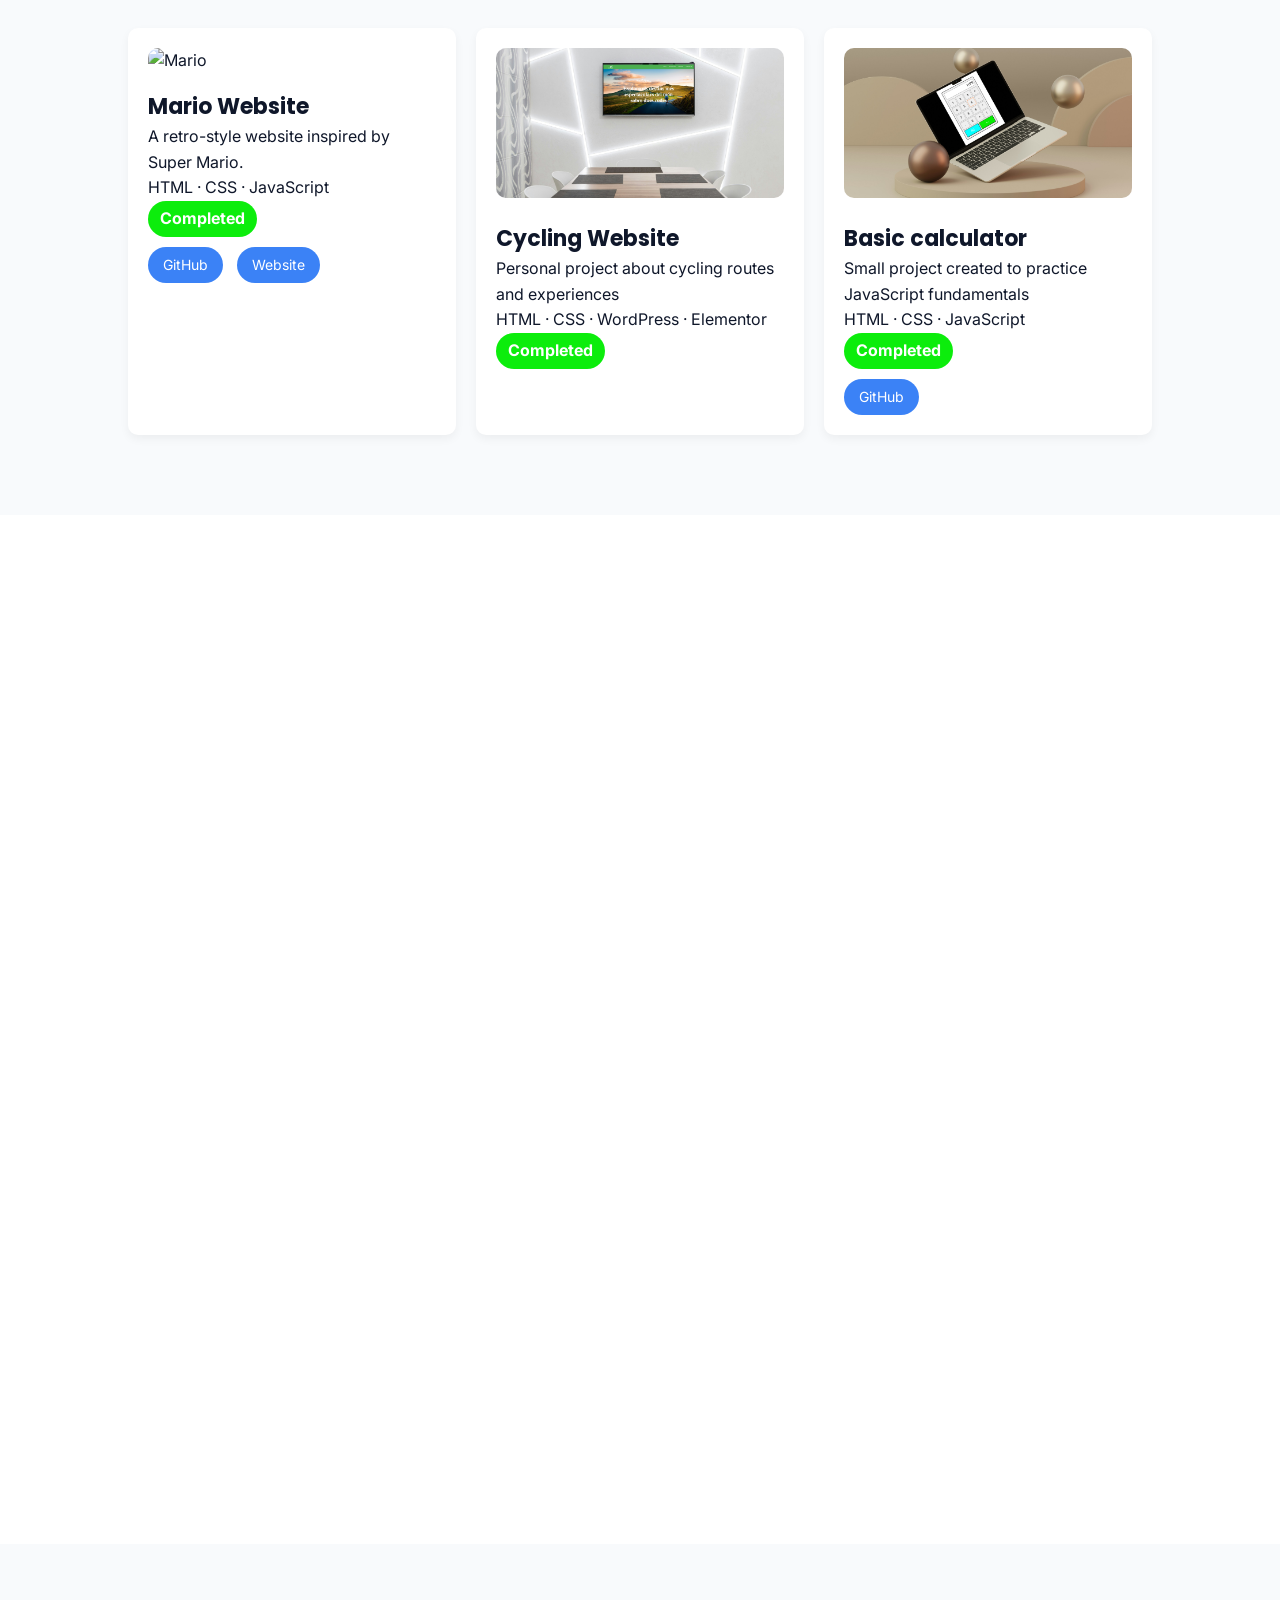
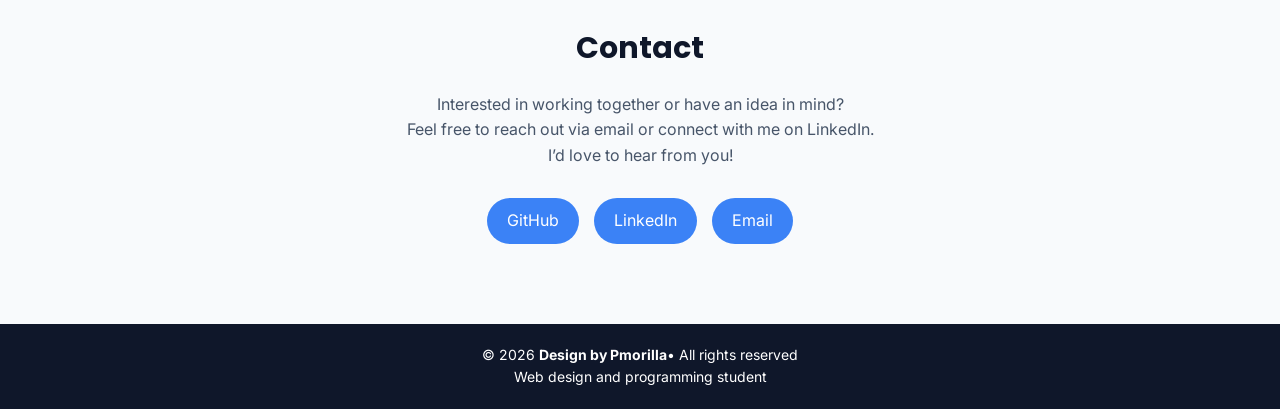
==== commit d323e7e1: "add projects filtring and scroll animations" ====
--- a/index.html
+++ b/index.html
@@ -18,17 +18,17 @@
         <nav class="menu">
         
             <ul class="menu-list">
-                <li class="menu-item"><a href="" class="menu-link">Intro</a></li>
-                <li class="menu-item"><a href="" class="menu-link">Projects</a></li>
-                <li class="menu-item"><a href="" class="menu-link">Skills</a></li>
-                <li class="menu-item"><a href="" class="menu-link">About Me</a></li>
-                <li class="menu-item"><a href="" class="menu-link">Contact</a></li>
+                <li class="menu-item"><a href="#intro" class="menu-link">Intro</a></li>
+                <li class="menu-item"><a href="#projects" class="menu-link">Projects</a></li>
+                <li class="menu-item"><a href="#skills" class="menu-link">Skills</a></li>
+                <li class="menu-item"><a href="#about" class="menu-link">About Me</a></li>
+                <li class="menu-item"><a href="#contact" class="menu-link">Contact</a></li>
             </ul>
         </nav>
     </header>
 
     <!--NOW WE CREATE THE SECTION OF INTRODUCTION-->
-    <section class="banner">
+    <section class="banner" id="intro">
         <div class="contentbanner">
             <h2>I'm Pau, a Web Application Development (DAW) student</h2>
             <p>Passionate about programming and web development</p>
@@ -38,13 +38,18 @@
     </section>
 
     <!--NOW WE CREATE THE SECTION OF MY PROJECTS-->
-    <section class="projects">
+    <section class="projects" id="projects">
          <h2>Projects</h2>
+         <div class="filter-buttons">
+            <button data-filter="all">All</button>
+            <button data-filter="html">HTML</button>
+            <button data-filter="js">JavaScript</button>
+        </div>
          <!--outstanding project-->
-         <div class="project-featured">
+         <div class="project-featured hidden">
             <img src="img/02_mockup-esqui.png" alt="Ski">
 
-            <div class="project-info">
+            <div class="project-info" data-category="html">
                 <h3>Ski website</h3>
                 <p>Personal project developed with HTML and CSS, focused on presenting the world of skiing through a clean and engaging user interface.
                 Features:
@@ -66,7 +71,7 @@
          <!--Small projects-->
          <div class="project-small">
             <!--Super Mario-->
-            <div class="project-card">
+            <div class="project-card hidden" data-category="html">
                 <img src="img/03_mockup-mario.png" alt="Mario">
                 <h3>Mario Website</h3>
                 <p>A retro-style website inspired by Super Mario.</p>
@@ -81,7 +86,7 @@
             </div>
 
             <!--Cycling-->
-            <div class="project-card">
+            <div class="project-card hidden" data-category="html">
                 <img src="img/04_mockup-viatjesbici.png" alt="Cycling">
                 <h3>Cycling Website</h3>
                 <p>Personal project about cycling routes and experiences</p>
@@ -92,7 +97,7 @@
             </div>
 
             <!--Basic calulator-->
-             <div class="project-card">
+             <div class="project-card hidden" data-category="js">
                 <img src="img/05_mockup-calculadora.png" alt="calculator">
                 <h3>Basic calculator</h3>
                 <p>Small project created to practice JavaScript fundamentals</p>
@@ -109,7 +114,7 @@
 
 
     <!--NOW WE CREATE TE SECTION OF MY SKILLS-->
-    <section class="skills">
+    <section class="skills hidden" id="skills">
 
   <h2>Skills</h2>
 
@@ -153,7 +158,7 @@
 </section>
 
     <!--NOW WE CREATE THE SECTION ABOUT ME-->
-    <section class="about">
+    <section class="about hidden" id="about">
 
         <div class="about-img">
             <img src="img/06_about-me.jpeg" alt="Pau">
@@ -180,7 +185,7 @@
     </section>
 
     <!--NOW WE CREATE THE SECTION CONTACT-->
-    <section class="contact">
+    <section class="contact" id="contact">
         <h2>Contact</h2>
 
         <p class="contact-text">
@@ -200,5 +205,9 @@
         <p>© 2026 <strong>Design by Pmorilla</strong>• All rights reserved</p>
         <p>Web design and programming student</p>
     </footer>
+
+    <button class="top-btn">↑</button>
+
+    <script src="js/script.js"></script>
 </body>
 </html>
--- a/css/styles.css
+++ b/css/styles.css
@@ -339,6 +339,26 @@
 }
 
 
+.filter-buttons {
+  text-align: center;
+  margin-bottom: 30px;
+}
+
+.filter-buttons button {
+  background-color: var(--color-primary);
+  color: var(--color-white);
+  border: none;
+  padding: 8px 15px;
+  margin: 5px;
+  border-radius: 20px;
+  cursor: pointer;
+  transition: 0.2s;
+}
+
+.filter-buttons button:hover {
+  background-color: var(--color-primary-hover);
+}
+
 /*SKILLS SECTION*/
 /* Skills section container */
 .skills{
@@ -559,4 +579,40 @@
 /* Footer text */
 .footer p{
   font-size: var(--text-small);
+}
+
+
+/* Back to top button */
+.top-btn {
+  position: fixed;
+  bottom: 30px;
+  right: 30px;
+  background-color: var(--color-primary);
+  color: var(--color-white);
+  border: none;
+  padding: 12px 15px;
+  border-radius: 50%;
+  font-size: 18px;
+  cursor: pointer;
+  display: none; /* hidden by default */
+  box-shadow: var(--shadow-light);
+  transition: 0.3s;
+}
+
+.top-btn:hover {
+  background-color: var(--color-primary-hover);
+  transform: translateY(-3px);
+}
+
+/* Hidden state */
+.hidden {
+  opacity: 0;
+  transform: translateY(40px);
+}
+
+/* Visible state */
+.show {
+  opacity: 1;
+  transform: translateY(0);
+  transition: 0.6s ease;
 }
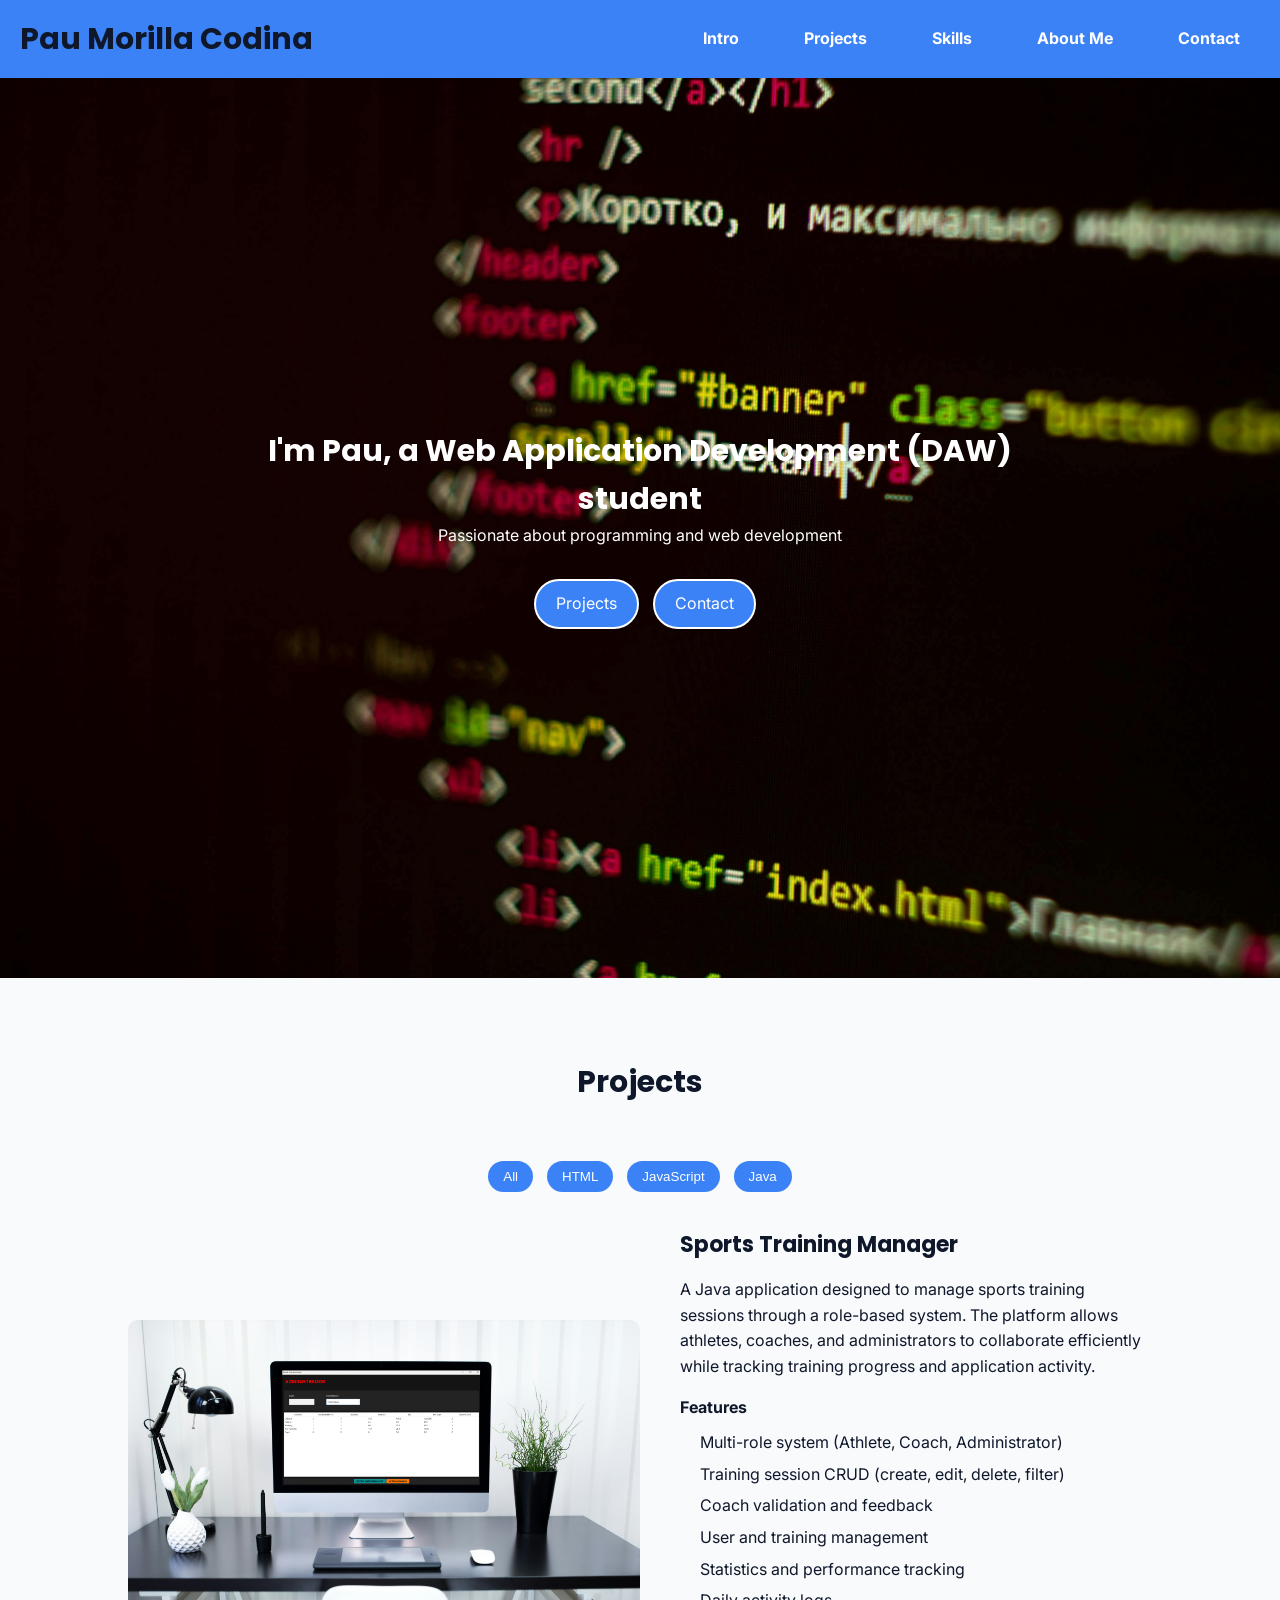
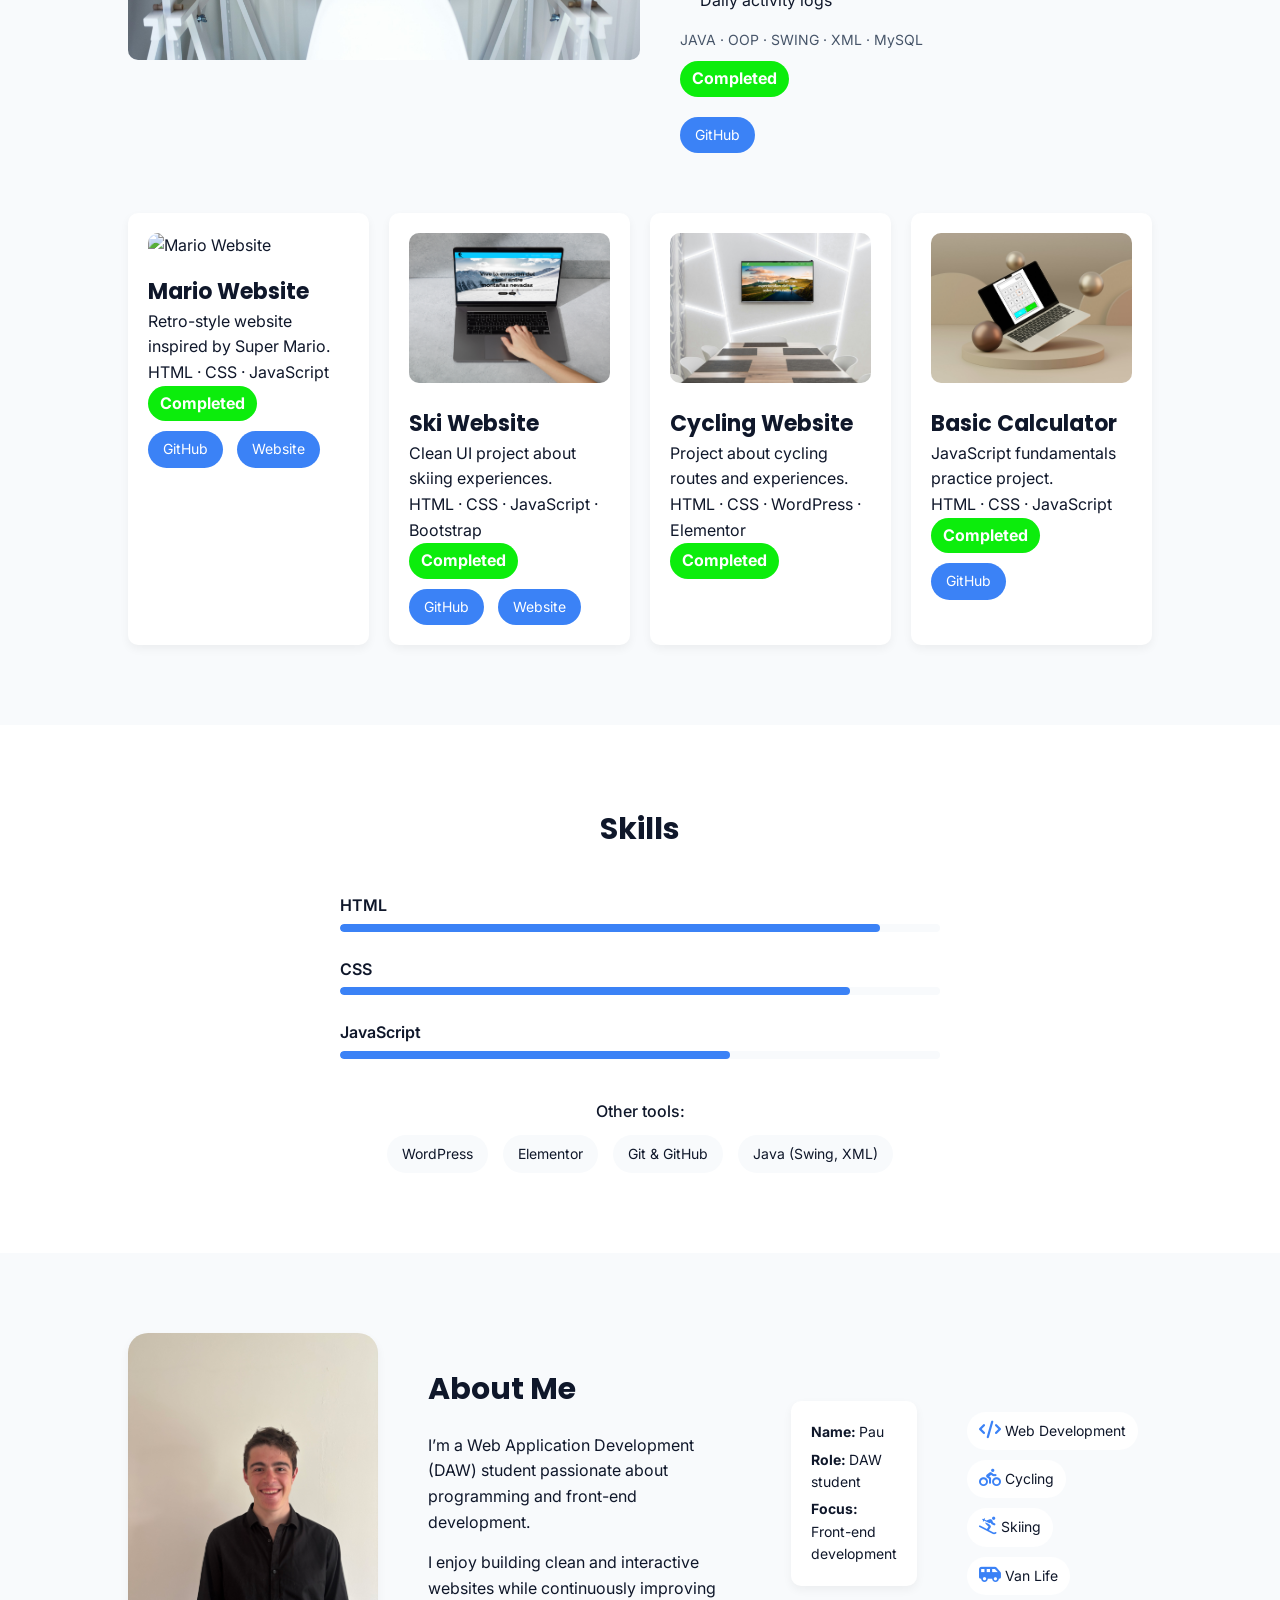
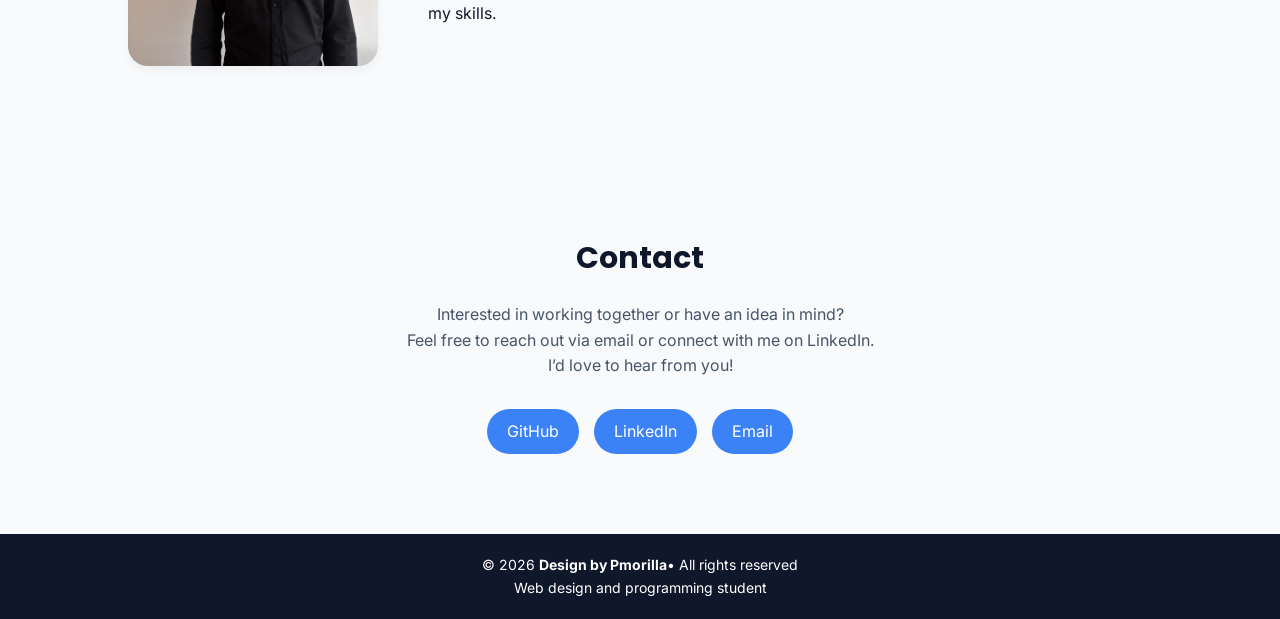
==== commit bcadae86: "add project trainings" ====
--- a/index.html
+++ b/index.html
@@ -7,6 +7,7 @@
     <link rel="stylesheet" href="css/styles.css">
     <link rel="stylesheet" href="https://cdnjs.cloudflare.com/ajax/libs/font-awesome/6.7.2/css/all.min.css">
     <link href="https://fonts.googleapis.com/css2?family=Inter:wght@400;500;600&family=Poppins:wght@400;600;700&display=swap" rel="stylesheet">
+    <link rel="stylesheet" href="https://cdnjs.cloudflare.com/ajax/libs/font-awesome/6.7.2/css/all.min.css">
 </head>
 <body>
     <!--now we create the header-->
@@ -37,80 +38,106 @@
         </div>
     </section>
 
-    <!--NOW WE CREATE THE SECTION OF MY PROJECTS-->
-    <section class="projects" id="projects">
-         <h2>Projects</h2>
-         <div class="filter-buttons">
-            <button data-filter="all">All</button>
-            <button data-filter="html">HTML</button>
-            <button data-filter="js">JavaScript</button>
-        </div>
-         <!--outstanding project-->
-         <div class="project-featured hidden">
-            <img src="img/02_mockup-esqui.png" alt="Ski">
-
-            <div class="project-info" data-category="html">
-                <h3>Ski website</h3>
-                <p>Personal project developed with HTML and CSS, focused on presenting the world of skiing through a clean and engaging user interface.
-                Features:
-                · Homepage with slideshow
-                · Parallax scrolling effect
-                · Sections about ski types, destinations and tips
-                · Image gallery</p>
-                <p class="tech">HTML · CSS · BootsTrap · JavaScript  </p>
-                <p class="status">
-                    <span class="completed">Completed</span>
-                </p>
-                <div class="project-links">
-                    <a href="https://github.com/pmorilla-04/esqu-/tree/main" target="_blank">GitHub</a>
-                    <a href="https://esqui.webcindario.com" target="_blank">Website</a>
-                </div>
-            </div>
-         </div>
-
-         <!--Small projects-->
-         <div class="project-small">
-            <!--Super Mario-->
-            <div class="project-card hidden" data-category="html">
-                <img src="img/03_mockup-mario.png" alt="Mario">
-                <h3>Mario Website</h3>
-                <p>A retro-style website inspired by Super Mario.</p>
-                <p class="tech">HTML · CSS · JavaScript</p>
-                <p class="status">
-                  <span class="completed">Completed</span>
-                </p>
-                <div class="project-links">
-                    <a href="https://github.com/pmorilla-04/supermario" target="_blank">GitHub</a>
-                    <a href="https://bross.webcindario.com" target="_blank">Website</a>
-                </div>
-            </div>
-
-            <!--Cycling-->
-            <div class="project-card hidden" data-category="html">
-                <img src="img/04_mockup-viatjesbici.png" alt="Cycling">
-                <h3>Cycling Website</h3>
-                <p>Personal project about cycling routes and experiences</p>
-                <p class="tech">HTML · CSS · WordPress · Elementor</p>
-                <p class="status">
-                    <span class="completed">Completed</span>
-                </p>
-            </div>
-
-            <!--Basic calulator-->
-             <div class="project-card hidden" data-category="js">
-                <img src="img/05_mockup-calculadora.png" alt="calculator">
-                <h3>Basic calculator</h3>
-                <p>Small project created to practice JavaScript fundamentals</p>
-                <p class="tech">HTML · CSS · JavaScript</p>
-                <p class="status">
-                    <span class="completed">Completed</span>
-                </p>
-                <div class="project-links">
-                    <a href="https://github.com/pmorilla-04/calculadora" target="_blank">GitHub</a>
-                </div>
-            </div>
-         </div>
-    </section>
+  <!-- PROJECTS SECTION -->
+<section class="projects" id="projects">
+    <h2>Projects</h2>
+
+    <!-- FILTER BUTTONS -->
+    <div class="filter-buttons">
+        <button data-filter="all">All</button>
+        <button data-filter="html">HTML</button>
+        <button data-filter="js">JavaScript</button>
+        <button data-filter="java">Java</button>
+    </div>
+
+    <!-- FEATURED PROJECT -->
+    <div class="project-featured hidden" data-category="java">
+        <img src="img/02_mockup_entrenaments.png" alt="Personal Training Manager">
+
+        <div class="project-info">
+            <h3>Sports Training Manager</h3>
+
+            <p>
+                A Java application designed to manage sports training sessions through a role-based system.
+                The platform allows athletes, coaches, and administrators to collaborate efficiently while
+                tracking training progress and application activity.
+            </p>
+
+            <h4>Features</h4>
+
+            <ul class="features-list">
+                <li>Multi-role system (Athlete, Coach, Administrator)</li>
+                <li>Training session CRUD (create, edit, delete, filter)</li>
+                <li>Coach validation and feedback</li>
+                <li>User and training management</li>
+                <li>Statistics and performance tracking</li>
+                <li>Daily activity logs</li>
+            </ul>
+
+            <p class="tech">JAVA · OOP · SWING · XML · MySQL</p>
+
+            <p class="status">
+                <span class="completed">Completed</span>
+            </p>
+
+            <div class="project-links">
+                <a href="https://github.com/pmorilla-04/ProjecteFinal_GestorEntranaments" target="_blank">GitHub</a>
+            </div>
+        </div>
+    </div>
+
+    <!-- SMALL PROJECTS -->
+    <div class="project-small">
+
+        <!-- Mario -->
+        <div class="project-card hidden" data-category="html">
+            <img src="img/03_mockup-mario.png" alt="Mario Website">
+            <h3>Mario Website</h3>
+            <p>Retro-style website inspired by Super Mario.</p>
+            <p class="tech">HTML · CSS · JavaScript</p>
+            <p class="status"><span class="completed">Completed</span></p>
+            <div class="project-links">
+                <a href="https://github.com/pmorilla-04/supermario" target="_blank">GitHub</a>
+                <a href="https://bross.webcindario.com" target="_blank">Website</a>
+            </div>
+        </div>
+
+        <!-- Ski -->
+        <div class="project-card hidden" data-category="html">
+            <img src="img/04_mockup-esqui.png" alt="Ski Website">
+            <h3>Ski Website</h3>
+            <p>Clean UI project about skiing experiences.</p>
+            <p class="tech">HTML · CSS · JavaScript · Bootstrap</p>
+            <p class="status"><span class="completed">Completed</span></p>
+            <div class="project-links">
+                <a href="https://github.com/pmorilla-04/esqu-/tree/main" target="_blank">GitHub</a>
+                <a href="https://esqui.webcindario.com" target="_blank">Website</a>
+            </div>
+        </div>
+
+        <!-- Cycling -->
+        <div class="project-card hidden" data-category="html">
+            <img src="img/06_mockup-viatjesbici.png" alt="Cycling Website">
+            <h3>Cycling Website</h3>
+            <p>Project about cycling routes and experiences.</p>
+            <p class="tech">HTML · CSS · WordPress · Elementor</p>
+            <p class="status"><span class="completed">Completed</span></p>
+        </div>
+
+        <!-- Calculator -->
+        <div class="project-card hidden" data-category="js">
+            <img src="img/05_mockup-calculadora.png" alt="Calculator">
+            <h3>Basic Calculator</h3>
+            <p>JavaScript fundamentals practice project.</p>
+            <p class="tech">HTML · CSS · JavaScript</p>
+            <p class="status"><span class="completed">Completed</span></p>
+            <div class="project-links">
+                <a href="https://github.com/pmorilla-04/calculadora" target="_blank">GitHub</a>
+            </div>
+        </div>
+
+    </div>
+</section>
 
 
     <!--NOW WE CREATE TE SECTION OF MY SKILLS-->
@@ -177,10 +204,10 @@
         </div>
         
         <div class="about-hobbies">
-            <span>💻 Web Development</span>
-            <span>🚴 Cycling</span>
-            <span>⛷️ Skiing</span>
-            <span>🚐 Van life</span>
+            <span><i class="fa-solid fa-code"></i> Web Development</span>
+            <span><i class="fa-solid fa-person-biking"></i> Cycling</span>
+            <span><i class="fa-solid fa-person-skiing"></i> Skiing</span>
+            <span><i class="fa-solid fa-van-shuttle"></i> Van Life</span>
         </div>
     </section>
 
--- a/css/styles.css
+++ b/css/styles.css
@@ -1,46 +1,46 @@
-/* =========================
+/* =========================================================
    🎨 ROOT VARIABLES
-   ========================= */
+   Global design system (colors, fonts, spacing, effects)
+   ========================================================= */
 :root {
 
-  /* 🎯 Background colors
-     Define the main page background and section contrast */
+  /* 🌈 Background system
+     Base colors for pages and section contrast */
   --color-bg: #ffffff;
   --color-bg-secondary: #f8fafc;
 
-  /* 📝 Text colors
-     Primary for main content, secondary for less important text */
+  /* ✍️ Text system
+     Primary and secondary text hierarchy */
   --color-text: #0f172a;
   --color-text-secondary: #475569;
 
-  /* 🔵 Primary colors
-     Used for buttons, links and interactive elements */
+  /* 🔵 Brand colors
+     Main interactive and accent colors */
   --color-primary: #3b82f6;
   --color-primary-hover: #2563eb;
   --color-primary-active: #1d4ed8;
 
-  /* ⚪ Neutral colors
-     Used for cards, backgrounds and contrast */
+  /* ⚪ Neutral base color */
   --color-white: #ffffff;
 
-  /* 📊 Project status colors
-     Used to visually represent the state of each project */
+  /* 📊 Status indicators
+     Used for project state visualization */
   --completed: #0ced0c; 
   --in-progress: #f59e0b;
   --planning: #64748b;
 
-  /* 🌫️ Shadows
-     Light and hover shadows to create depth */
+  /* 🌫️ Elevation system (shadows)
+     Used to create depth and hover effects */
   --shadow-light: 0 4px 10px rgba(0, 0, 0, 0.05);
   --shadow-hover: 0 10px 20px rgba(0, 0, 0, 0.1);
 
-  /* 🔤 Typography
-     Fonts used for titles and body text */
+  /* 🔤 Typography system
+     Font families for headings and body */
   --font-title: 'Poppins', sans-serif;
   --font-body: 'Inter', sans-serif;
 
-  /* 📏 Font sizes
-     Consistent text scale across the website */
+  /* 📏 Type scale
+     Consistent sizing across the UI */
   --text-hero: 48px;
   --text-subtitle: 22px;
   --text-section-title: 30px;
@@ -49,10 +49,10 @@
 }
 
 
-/* =========================
+/* =========================================================
    🔄 RESET
-   ========================= */
-/* Remove default browser styles for consistency */
+   Remove default browser styles for consistency
+   ========================================================= */
 * {
   margin: 0;
   padding: 0;
@@ -68,10 +68,10 @@
 }
 
 
-/* =========================
+/* =========================================================
    🌍 BASE STYLES
-   ========================= */
-/* Global styles applied to the whole page */
+   Global layout foundation
+   ========================================================= */
 body {
   font-family: var(--font-body);
   background-color: var(--color-bg);
@@ -80,10 +80,10 @@
 }
 
 
-/* =========================
-   🔤 TYPOGRAPHY
-   ========================= */
-/* Headings use a different font to create hierarchy */
+/* =========================================================
+   🔤 TYPOGRAPHY SYSTEM
+   Heading hierarchy and text scaling
+   ========================================================= */
 h1, h2, h3 {
   font-family: var(--font-title);
 }
@@ -105,8 +105,10 @@
 }
 
 
-/*HEADER*/
-/* Main navigation bar */
+/* =========================================================
+   📌 HEADER / NAVIGATION
+   Main site navigation bar
+   ========================================================= */
 .header{
     display: flex;
     align-items: center;
@@ -119,13 +121,12 @@
     z-index: 10;
 }
 
-/* Website name/logo */
+/* Brand / logo */
 .name{
     margin: 0;
 }
 
-/*MENU*/
-/* Navigation list */
+/* Navigation menu container */
 .menu-list{
     list-style: none;
     display: flex;
@@ -142,7 +143,7 @@
     padding: 10px 20px;
 }
 
-/* Hover effect for menu links */
+/* Hover interaction for navigation */
 .menu-link:hover{
     color: var(--color-primary-hover);
     background-color: var(--color-bg-secondary);
@@ -150,8 +151,10 @@
 }
 
 
-/*INTRO*/
-/* Full screen banner section */
+/* =========================================================
+   🖥️ HERO / INTRO SECTION
+   Full screen landing banner
+   ========================================================= */
 .banner{
     width: 100%;
     height: 100vh;
@@ -165,7 +168,7 @@
     align-items: center;
 }
 
-/* Banner content container */
+/* Hero content container */
 .contentbanner{
     width: 60%;
     text-align: center;
@@ -177,7 +180,7 @@
     margin-bottom: 20px;
 }
 
-/* Banner buttons */
+/* Hero buttons */
 .contentbanner a{
     background-color: var(--color-primary);
     color: var(--color-bg);
@@ -191,7 +194,7 @@
     margin-left: 10px;
 }
 
-/* Button hover effect */
+/* Button hover interaction */
 .contentbanner a:hover{
     background-color: var(--color-primary-hover);
     color: var(--color-bg-secondary);
@@ -199,8 +202,10 @@
 }
 
 
-/*PROJECTS*/
-/* Projects section container */
+/* =========================================================
+   📁 PROJECTS SECTION
+   Portfolio projects showcase area
+   ========================================================= */
 .projects{
   padding: 80px 10%;
   background-color: var(--color-bg-secondary);
@@ -211,10 +216,11 @@
   margin-bottom: 50px;
 }
 
+
 /* =========================
-   🔥 FEATURED PROJECT
+   ⭐ FEATURED PROJECT
+   Highlighted main project
    ========================= */
-/* Main highlighted project */
 .project-featured{
     display: flex;
     gap: 40px;
@@ -228,7 +234,7 @@
     border-radius: 10px;
 }
 
-/* Featured project content */
+/* Featured project text container */
 .project-info{
     width: 50%;
 }
@@ -241,10 +247,25 @@
     margin-bottom: 10px;
 }
 
-/* Technologies text */
+/* Tech stack label */
 .project-info .tech{
     color: var(--color-text-secondary);
     font-size: var(--text-small);
+}
+
+/* Feature list styling */
+.features-list {
+    margin: 10px 0 15px;
+    padding-left: 20px;
+}
+
+.features-list li {
+    margin-bottom: 6px;
+    color: var(--color-text);
+}
+
+.project-info h4 {
+    margin: 15px 0 10px;
 }
 
 /* Project status badges */
@@ -278,7 +299,7 @@
   margin-bottom: 10px;
 }
 
-/* Project links (GitHub / Live demo) */
+/* Project external links */
 .project-links a {
   display: inline-block;
   margin-right: 10px;
@@ -291,22 +312,23 @@
   transition: 0.2s;
 }
 
-/* Links hover effect */
+/* Link hover state */
 .project-links a:hover {
   background-color: var(--color-primary-hover);
   color: var(--color-bg-secondary);
 }
 
+
 /* =========================
-   🔽 SMALL PROJECTS
+   🔽 SMALL PROJECTS GRID
+   Secondary project showcase
    ========================= */
-/* Container for smaller projects */
 .project-small{
     display: flex;
     gap: 20px;
 }
 
-/* Individual project card */
+/* Project card */
 .project-card{
     flex: 1;
     background-color: var(--color-white);
@@ -316,13 +338,13 @@
     transition: 0.2s;
 }
 
-/* Card hover effect */
+/* Card hover interaction */
 .project-card:hover {
   transform: translateY(-5px);
   box-shadow: var(--shadow-hover);
 }
 
-/* Project image */
+/* Project preview image */
 .project-card img{
   width: 100%;
   border-radius: 10px; 
@@ -339,6 +361,7 @@
 }
 
 
+/* Filter system buttons */
 .filter-buttons {
   text-align: center;
   margin-bottom: 30px;
@@ -359,8 +382,11 @@
   background-color: var(--color-primary-hover);
 }
 
-/*SKILLS SECTION*/
-/* Skills section container */
+
+/* =========================================================
+   🧠 SKILLS SECTION
+   Technical skills and progress bars
+   ========================================================= */
 .skills{
   padding: 80px 10%;
   background-color: var(--color-bg);
@@ -416,7 +442,7 @@
   width: 65%;
 }
 
-/* Extra skills list */
+/* Extra skills tags */
 .skills-extra{
   text-align: center;
 }
@@ -433,7 +459,7 @@
   flex-wrap: wrap;
 }
 
-/* Skill badges */
+/* Skill badge */
 .skills-extra li{
   background-color: var(--color-bg-secondary);
   padding: 8px 15px;
@@ -442,8 +468,10 @@
 }
 
 
-/*ABOUT ME*/
-/* About section layout */
+/* =========================================================
+   👤 ABOUT SECTION
+   Personal information and hobbies
+   ========================================================= */
 .about{
   display: flex;
   gap: 50px;
@@ -465,7 +493,7 @@
   transition: 0.3s;
 }
 
-/* About content */
+/* About text container */
 .about-content{
   max-width: 500px;
 }
@@ -487,7 +515,7 @@
   margin-bottom: 20px;
 }
 
-/* Info hover effect */
+/* Card hover effect */
 .about-info:hover {
   transform: scale(1.05);
   transition: 0.3s;
@@ -498,14 +526,14 @@
   font-size: var(--text-small);
 }
 
-/* Hobbies container */
+/* Hobby container */
 .about-hobbies{
   display: flex;
   flex-wrap: wrap;
   gap: 10px;
 }
 
-/* Hobby badges */
+/* Hobby item */
 .about-hobbies span{
   background-color: var(--color-bg);
   padding: 8px 12px;
@@ -514,15 +542,29 @@
   transition: 0.2s;
 }
 
-/* Hobby hover */
+/* Hobby hover effect */
 .about-hobbies span:hover{
   background-color: var(--color-primary);
   color: var(--color-white);
 }
 
-
-/*CONTACT*/
-/* Contact section with CTA */
+/* Hobby icon styling */
+.about-hobbies i {
+    color: var(--color-primary);
+    font-size: 1.1rem;
+    transition: color 0.3s ease;
+}
+
+/* Icon hover state */
+.about-hobbies span:hover i {
+    color: var(--color-primary-hover);
+}
+
+
+/* =========================================================
+   📬 CONTACT SECTION
+   Call-to-action contact area
+   ========================================================= */
 .contact{
   text-align: center;
   padding: 80px 10%;
@@ -533,7 +575,6 @@
   margin-bottom: 20px;
 }
 
-/* Contact text */
 .contact-text{
   max-width: 500px;
   margin: 0 auto 30px;
@@ -541,7 +582,6 @@
   line-height: 1.6;
 }
 
-/* Contact buttons container */
 .contact-buttons{
   display: flex;
   justify-content: center;
@@ -549,7 +589,6 @@
   flex-wrap: wrap;
 }
 
-/* Contact buttons */
 .contact-buttons a{
   background-color: var(--color-primary);
   color: var(--color-white);
@@ -559,15 +598,16 @@
   transition: 0.2s;
 }
 
-/* Button hover effect */
 .contact-buttons a:hover{
   background-color: var(--color-primary-hover);
   transform: translateY(-2px);
 }
 
 
-/*footer*/
-/* Footer section */
+/* =========================================================
+   🦶 FOOTER
+   Page footer section
+   ========================================================= */
 .footer{
   background-color: var(--color-text);
   color: var(--color-white);
@@ -576,13 +616,15 @@
   border-top: 1px solid --color-text-secondary;
 }
 
-/* Footer text */
 .footer p{
   font-size: var(--text-small);
 }
 
 
-/* Back to top button */
+/* =========================================================
+   ⬆️ BACK TO TOP BUTTON
+   Floating scroll-to-top action button
+   ========================================================= */
 .top-btn {
   position: fixed;
   bottom: 30px;
@@ -594,7 +636,7 @@
   border-radius: 50%;
   font-size: 18px;
   cursor: pointer;
-  display: none; /* hidden by default */
+  display: none;
   box-shadow: var(--shadow-light);
   transition: 0.3s;
 }
@@ -604,15 +646,33 @@
   transform: translateY(-3px);
 }
 
-/* Hidden state */
+
+/* =========================================================
+   ✨ ANIMATION STATES
+   Scroll reveal / visibility effects
+   ========================================================= */
 .hidden {
   opacity: 0;
   transform: translateY(40px);
 }
 
-/* Visible state */
 .show {
   opacity: 1;
   transform: translateY(0);
   transition: 0.6s ease;
+}
+
+
+/* =========================================================
+   📱 RESPONSIVE DESIGN
+   ========================================================= */
+
+/* 📱 TABLET */
+@media (max-width: 768px) {
+
+}
+
+/* 📱 MOBILE */
+@media (max-width: 480px) {
+
 }
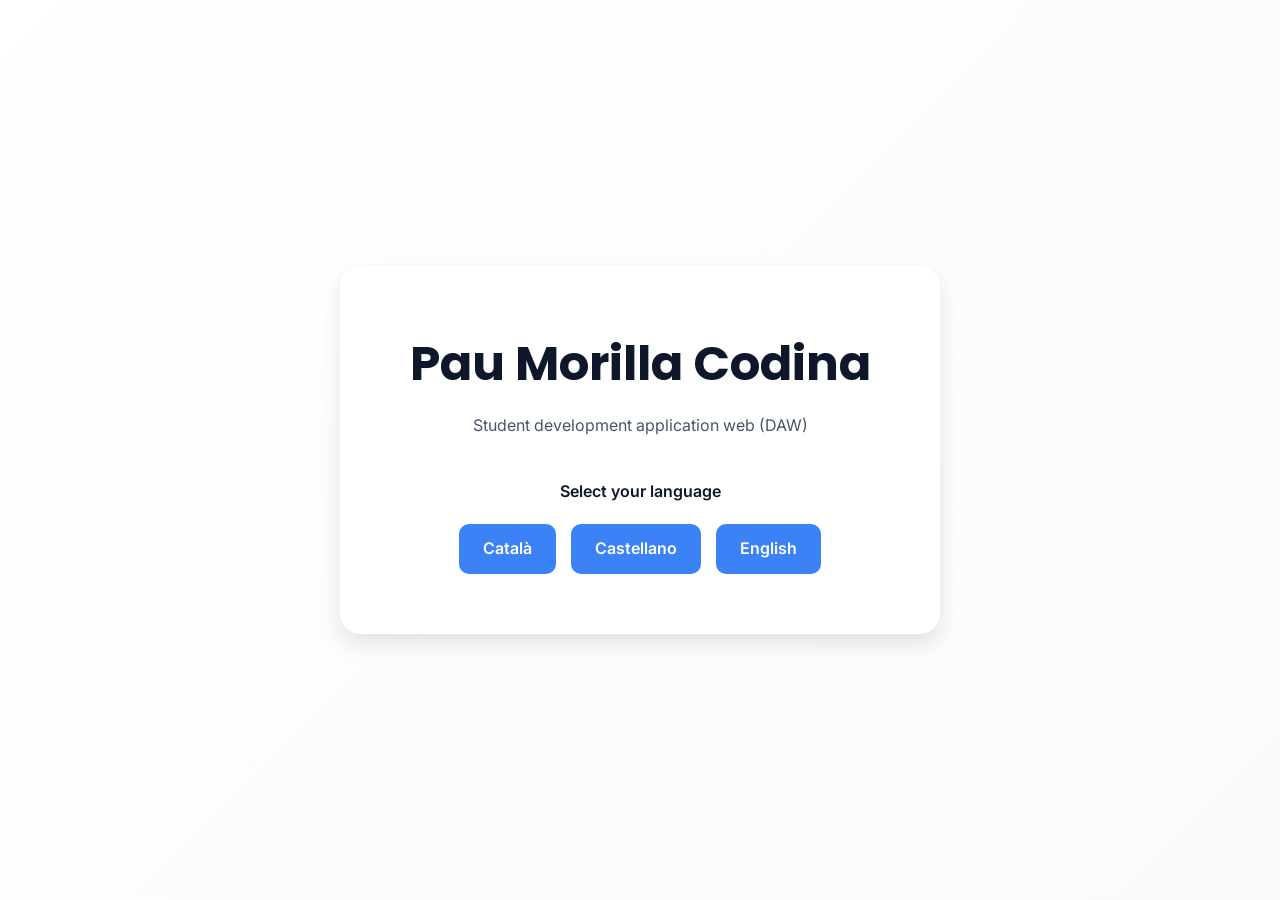
==== commit ee4d4717: "add all languges" ====
--- a/index.html
+++ b/index.html
@@ -1,240 +1,35 @@
 <!DOCTYPE html>
-<html lang="en">
+<html lang="ca">
 <head>
     <meta charset="UTF-8">
     <meta name="viewport" content="width=device-width, initial-scale=1.0">
     <title>Pau Morilla Codina</title>
+
     <link rel="stylesheet" href="css/styles.css">
-    <link rel="stylesheet" href="https://cdnjs.cloudflare.com/ajax/libs/font-awesome/6.7.2/css/all.min.css">
-    <link href="https://fonts.googleapis.com/css2?family=Inter:wght@400;500;600&family=Poppins:wght@400;600;700&display=swap" rel="stylesheet">
-    <link rel="stylesheet" href="https://cdnjs.cloudflare.com/ajax/libs/font-awesome/6.7.2/css/all.min.css">
+    <link href="https://fonts.googleapis.com/css2?family=Poppins:wght@400;600;700&family=Inter:wght@400;500&display=swap" rel="stylesheet">
 </head>
-<body>
-    <!--now we create the header-->
-    <header class="header">
 
-        <h2 class="name">Pau Morilla Codina</h2>
+<body class="landing-page">
 
-        <!--now we create the menu-->
-        <nav class="menu">
-        
-            <ul class="menu-list">
-                <li class="menu-item"><a href="#intro" class="menu-link">Intro</a></li>
-                <li class="menu-item"><a href="#projects" class="menu-link">Projects</a></li>
-                <li class="menu-item"><a href="#skills" class="menu-link">Skills</a></li>
-                <li class="menu-item"><a href="#about" class="menu-link">About Me</a></li>
-                <li class="menu-item"><a href="#contact" class="menu-link">Contact</a></li>
-            </ul>
-        </nav>
-    </header>
+    <main class="language-container">
 
-    <!--NOW WE CREATE THE SECTION OF INTRODUCTION-->
-    <section class="banner" id="intro">
-        <div class="contentbanner">
-            <h2>I'm Pau, a Web Application Development (DAW) student</h2>
-            <p>Passionate about programming and web development</p>
-            <a href="#">Projects</a>
-            <a href="#">Contact</a>
-        </div>
-    </section>
+        <h1 class="landing-title">Pau Morilla Codina</h1>
 
-  <!-- PROJECTS SECTION -->
-<section class="projects" id="projects">
-    <h2>Projects</h2>
+        <p class="landing-subtitle">
+            Student development application web (DAW)
+        </p>
 
-    <!-- FILTER BUTTONS -->
-    <div class="filter-buttons">
-        <button data-filter="all">All</button>
-        <button data-filter="html">HTML</button>
-        <button data-filter="js">JavaScript</button>
-        <button data-filter="java">Java</button>
-    </div>
+        <p class="landing-text">
+            Select your language
+        </p>
 
-    <!-- FEATURED PROJECT -->
-    <div class="project-featured hidden" data-category="java">
-        <img src="img/02_mockup_entrenaments.png" alt="Personal Training Manager">
-
-        <div class="project-info">
-            <h3>Sports Training Manager</h3>
-
-            <p>
-                A Java application designed to manage sports training sessions through a role-based system.
-                The platform allows athletes, coaches, and administrators to collaborate efficiently while
-                tracking training progress and application activity.
-            </p>
-
-            <h4>Features</h4>
-
-            <ul class="features-list">
-                <li>Multi-role system (Athlete, Coach, Administrator)</li>
-                <li>Training session CRUD (create, edit, delete, filter)</li>
-                <li>Coach validation and feedback</li>
-                <li>User and training management</li>
-                <li>Statistics and performance tracking</li>
-                <li>Daily activity logs</li>
-            </ul>
-
-            <p class="tech">JAVA · OOP · SWING · XML · MySQL</p>
-
-            <p class="status">
-                <span class="completed">Completed</span>
-            </p>
-
-            <div class="project-links">
-                <a href="https://github.com/pmorilla-04/ProjecteFinal_GestorEntranaments" target="_blank">GitHub</a>
-            </div>
-        </div>
-    </div>
-
-    <!-- SMALL PROJECTS -->
-    <div class="project-small">
-
-        <!-- Mario -->
-        <div class="project-card hidden" data-category="html">
-            <img src="img/03_mockup-mario.png" alt="Mario Website">
-            <h3>Mario Website</h3>
-            <p>Retro-style website inspired by Super Mario.</p>
-            <p class="tech">HTML · CSS · JavaScript</p>
-            <p class="status"><span class="completed">Completed</span></p>
-            <div class="project-links">
-                <a href="https://github.com/pmorilla-04/supermario" target="_blank">GitHub</a>
-                <a href="https://bross.webcindario.com" target="_blank">Website</a>
-            </div>
+        <div class="language-buttons">
+            <a href="ca/index.html" class="language-btn">Català</a>
+            <a href="es/index.html" class="language-btn">Castellano</a>
+            <a href="eng/index.html" class="language-btn">English</a>
         </div>
 
-        <!-- Ski -->
-        <div class="project-card hidden" data-category="html">
-            <img src="img/04_mockup-esqui.png" alt="Ski Website">
-            <h3>Ski Website</h3>
-            <p>Clean UI project about skiing experiences.</p>
-            <p class="tech">HTML · CSS · JavaScript · Bootstrap</p>
-            <p class="status"><span class="completed">Completed</span></p>
-            <div class="project-links">
-                <a href="https://github.com/pmorilla-04/esqu-/tree/main" target="_blank">GitHub</a>
-                <a href="https://esqui.webcindario.com" target="_blank">Website</a>
-            </div>
-        </div>
+    </main>
 
-        <!-- Cycling -->
-        <div class="project-card hidden" data-category="html">
-            <img src="img/06_mockup-viatjesbici.png" alt="Cycling Website">
-            <h3>Cycling Website</h3>
-            <p>Project about cycling routes and experiences.</p>
-            <p class="tech">HTML · CSS · WordPress · Elementor</p>
-            <p class="status"><span class="completed">Completed</span></p>
-        </div>
-
-        <!-- Calculator -->
-        <div class="project-card hidden" data-category="js">
-            <img src="img/05_mockup-calculadora.png" alt="Calculator">
-            <h3>Basic Calculator</h3>
-            <p>JavaScript fundamentals practice project.</p>
-            <p class="tech">HTML · CSS · JavaScript</p>
-            <p class="status"><span class="completed">Completed</span></p>
-            <div class="project-links">
-                <a href="https://github.com/pmorilla-04/calculadora" target="_blank">GitHub</a>
-            </div>
-        </div>
-
-    </div>
-</section>
-
-
-    <!--NOW WE CREATE TE SECTION OF MY SKILLS-->
-    <section class="skills hidden" id="skills">
-
-  <h2>Skills</h2>
-
-  <!-- 🔥 Skills principals -->
-  <div class="skills-main">
-
-    <div class="skill">
-      <p>HTML</p>
-      <div class="progress-bar">
-        <div class="progress html"></div>
-      </div>
-    </div>
-
-    <div class="skill">
-      <p>CSS</p>
-      <div class="progress-bar">
-        <div class="progress css"></div>
-      </div>
-    </div>
-
-    <div class="skill">
-      <p>JavaScript</p>
-      <div class="progress-bar">
-        <div class="progress js"></div>
-      </div>
-    </div>
-
-  </div>
-
-  <!-- Other tools -->
-  <div class="skills-extra">
-    <p>Other tools:</p>
-    <ul>
-      <li>WordPress</li>
-      <li>Elementor</li>
-      <li>Git & GitHub</li>
-      <li>Java (Swing, XML)</li>
-    </ul>
-  </div>
-
-</section>
-
-    <!--NOW WE CREATE THE SECTION ABOUT ME-->
-    <section class="about hidden" id="about">
-
-        <div class="about-img">
-            <img src="img/06_about-me.jpeg" alt="Pau">
-        </div>
-
-        <div class="about-content">
-            <h2>About Me</h2>
-            <p>I’m a Web Application Development (DAW) student passionate about programming and front-end development.</p>
-            <p>I enjoy building clean and interactive websites while continuously improving my skills.</p> 
-        </div>
-
-        <div class="about-info">
-            <p><strong>Name: </strong>Pau</p>
-            <p><strong>Role: </strong>DAW student</p>
-            <p><strong>Focus: </strong>Front-end development</p>
-        </div>
-        
-        <div class="about-hobbies">
-            <span><i class="fa-solid fa-code"></i> Web Development</span>
-            <span><i class="fa-solid fa-person-biking"></i> Cycling</span>
-            <span><i class="fa-solid fa-person-skiing"></i> Skiing</span>
-            <span><i class="fa-solid fa-van-shuttle"></i> Van Life</span>
-        </div>
-    </section>
-
-    <!--NOW WE CREATE THE SECTION CONTACT-->
-    <section class="contact" id="contact">
-        <h2>Contact</h2>
-
-        <p class="contact-text">
-            Interested in working together or have an idea in mind?<br>
-            Feel free to reach out via email or connect with me on LinkedIn.<br>
-            I’d love to hear from you!
-        </p>
-
-        <div class="contact-buttons">
-            <a href="https://github.com/yourusername" target="_blank">GitHub</a>
-            <a href="https://linkedin.com/in/yourprofile" target="_blank">LinkedIn</a>
-            <a href="mailto:pmorilla.dev@gmail.com">Email</a>
-        </div>
-    </section>
-    <!--NOW WE CREATE THE SECTION FOOTER-->
-    <footer class="footer">
-        <p>© 2026 <strong>Design by Pmorilla</strong>• All rights reserved</p>
-        <p>Web design and programming student</p>
-    </footer>
-
-    <button class="top-btn">↑</button>
-
-    <script src="js/script.js"></script>
 </body>
 </html>
--- a/css/styles.css
+++ b/css/styles.css
@@ -104,7 +104,74 @@
   font-size: var(--text-body);
 }
 
-
+/* =========================================================
+                    LANDING PAGE
+   ========================================================= */
+.landing-page{
+    margin:0;
+    min-height:100vh;
+    display:flex;
+    justify-content:center;
+    align-items:center;
+    background: linear-gradient(
+        135deg,
+        var(--color-bg),
+        var(--color-bg-secondary)
+    );
+    font-family: var(--font-body);
+}
+
+.language-container{
+    text-align:center;
+    background-color: var(--color-white);
+    padding:60px;
+    border-radius:20px;
+    box-shadow: var(--shadow-hover);
+    max-width:600px;
+    width:90%;
+}
+
+.landing-title{
+    font-family: var(--font-title);
+    font-size: var(--text-hero);
+    color: var(--color-text);
+    margin-bottom:10px;
+}
+
+.landing-subtitle{
+    color: var(--color-text-secondary);
+    font-size: var(--text-body);
+    margin-bottom:40px;
+}
+
+.landing-text{
+    color: var(--color-text);
+    font-weight:600;
+    margin-bottom:20px;
+}
+
+.language-buttons{
+    display:flex;
+    justify-content:center;
+    gap:15px;
+    flex-wrap:wrap;
+}
+
+.language-btn{
+    text-decoration:none;
+    background-color: var(--color-primary);
+    color: var(--color-white);
+    padding:12px 24px;
+    border-radius:10px;
+    font-weight:600;
+    transition:all 0.3s ease;
+}
+
+.language-btn:hover{
+    background-color: var(--color-primary-hover);
+    transform:translateY(-3px);
+    box-shadow: var(--shadow-light);
+}
 /* =========================================================
    📌 HEADER / NAVIGATION
    Main site navigation bar
@@ -113,10 +180,10 @@
     display: flex;
     align-items: center;
     justify-content: space-between;
-    flex-wrap: wrap; 
+    flex-wrap: nowrap;
     background-color: var(--color-primary);
     color: var(--color-text);
-    padding: 15px 20px;
+    padding: 15px 15px;
     position: relative;
     z-index: 10;
 }
@@ -124,6 +191,8 @@
 /* Brand / logo */
 .name{
     margin: 0;
+    white-space: nowrap;
+    font-size: 1.4rem;
 }
 
 /* Navigation menu container */
@@ -150,6 +219,13 @@
     border-radius: 25px;
 }
 
+.active-language {
+    background-color: var(--color-primary);
+    color: var(--color-white);
+    padding: 4px 8px;
+    border-radius: 6px;
+    font-weight: 600;
+}
 
 /* =========================================================
    🖥️ HERO / INTRO SECTION
